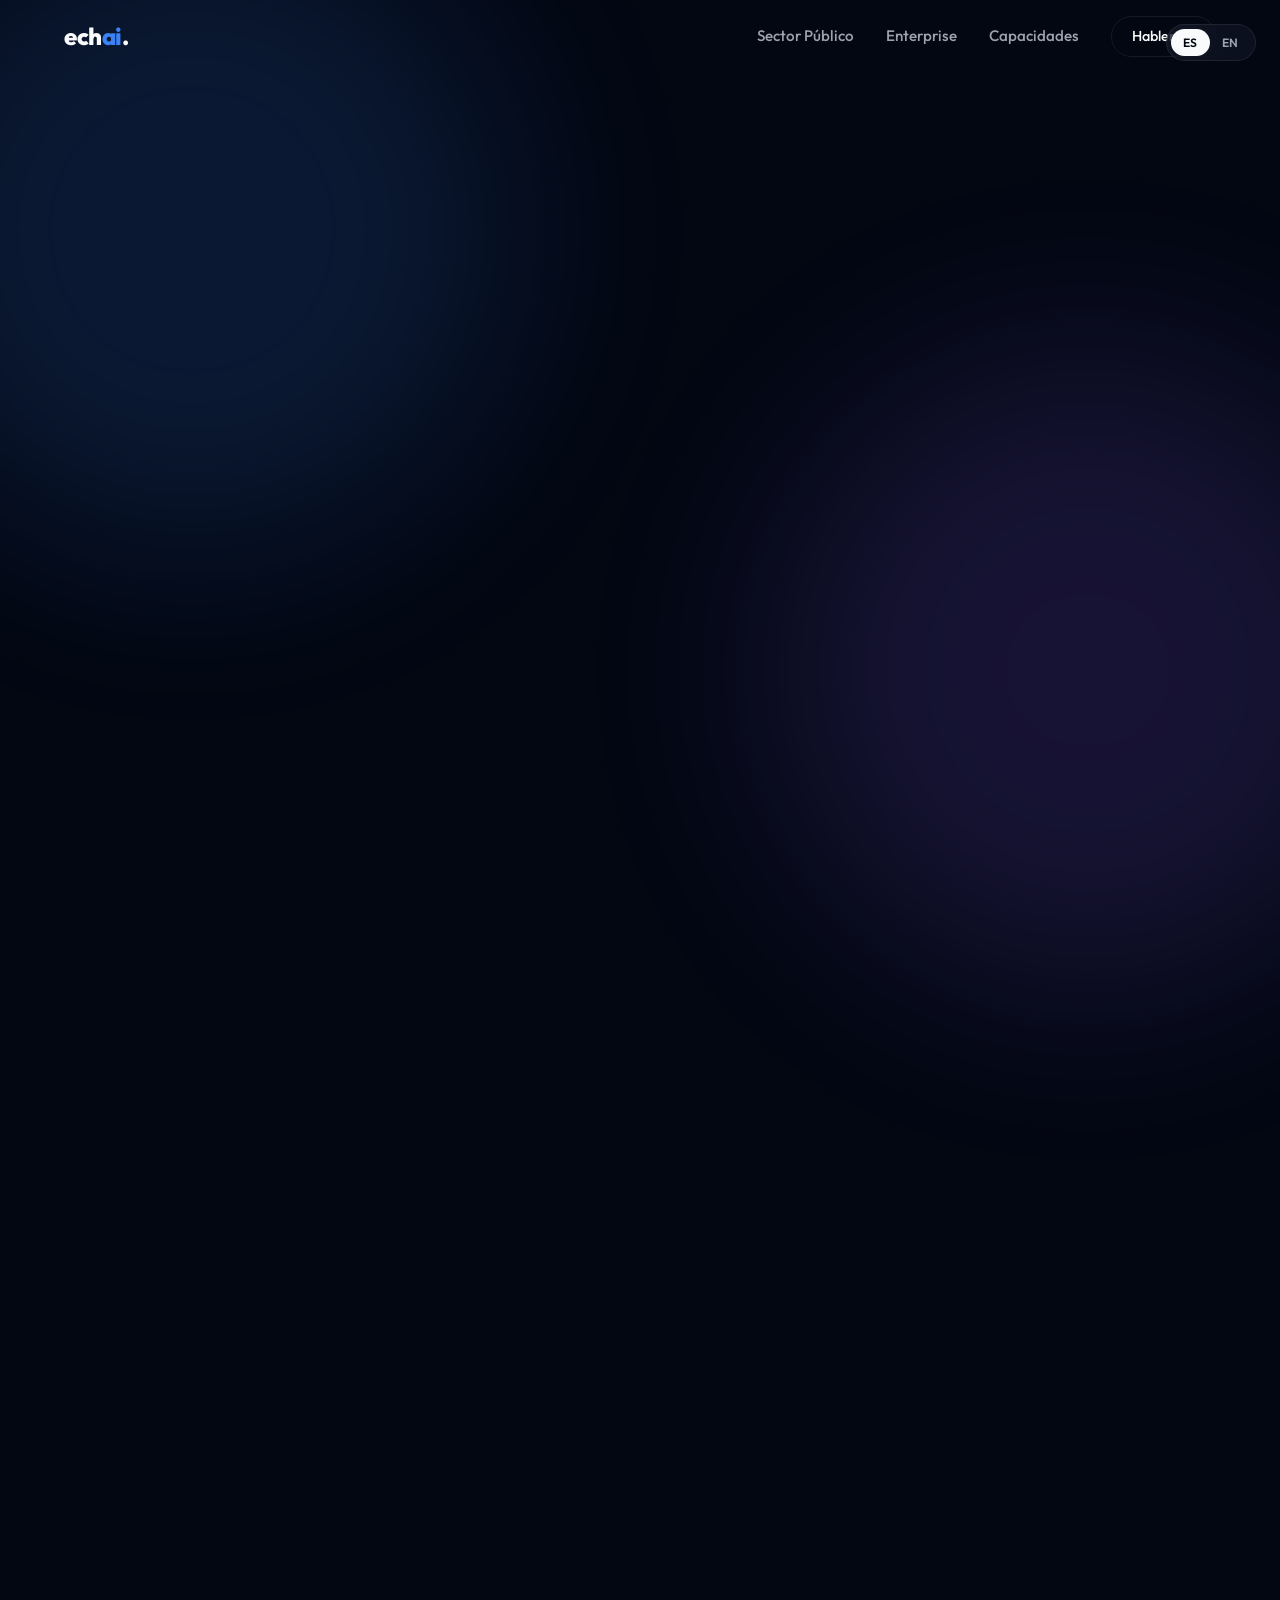
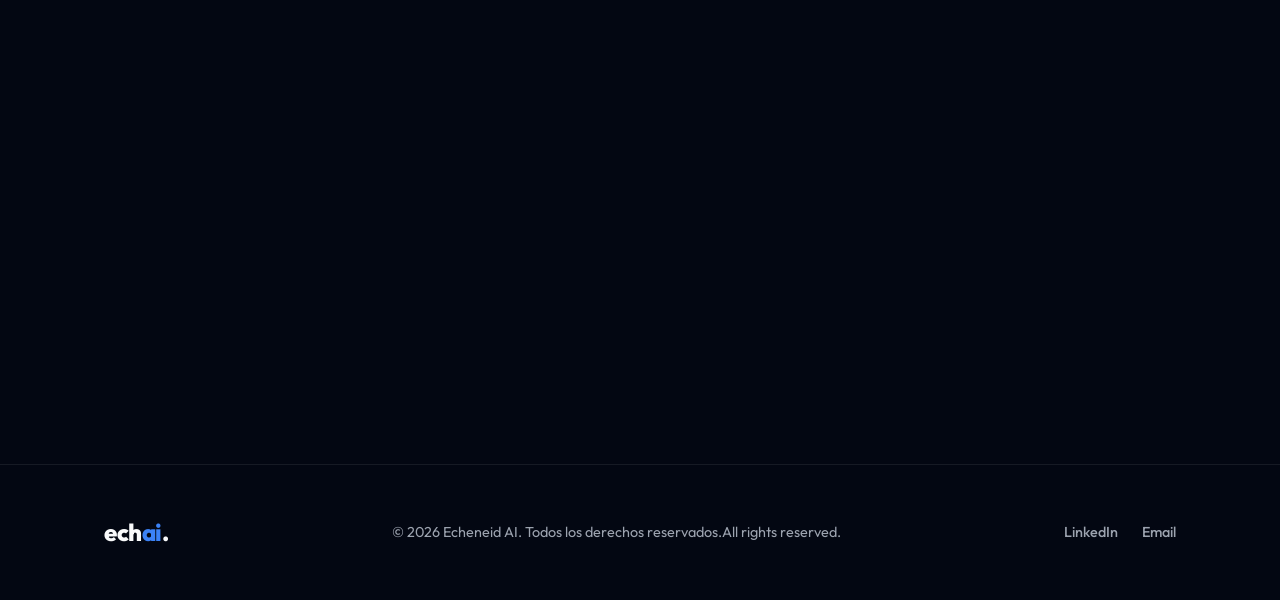
==== servicios.html @ 9e43a8b9 "Add AI services page (servicios.html) with SUGOP case study, enterprise automation, and technical ca" ====
<!DOCTYPE html>
<html lang="es" data-lang="es">

<head>
  <meta charset="UTF-8">
  <meta name="viewport" content="width=device-width, initial-scale=1.0">
  <title>Servicios IA — Echeneid AI | Automatización & Agentes Inteligentes</title>
  <meta name="description"
    content="Servicios de Inteligencia Artificial en Argentina. Agentes autónomos, automatización de procesos, integración con sistemas gubernamentales y soluciones enterprise.">

  <link rel="preconnect" href="https://fonts.googleapis.com">
  <link rel="preconnect" href="https://fonts.gstatic.com" crossorigin>
  <link href="https://fonts.googleapis.com/css2?family=Outfit:wght@300;400;500;600;700;800;900&display=swap"
    rel="stylesheet">

  <link rel="stylesheet" href="style.css">
  <style>
    /* ── Services Page Specific ── */

    .page-hero {
      min-height: 60vh;
      display: flex;
      align-items: center;
      padding-top: 8rem;
    }

    .page-hero h1 {
      font-size: clamp(2rem, 5vw, 4rem);
      font-weight: 800;
      line-height: 1.1;
      letter-spacing: -0.03em;
      margin-bottom: 1.5rem;
    }

    .page-hero .subtitle {
      font-size: clamp(1rem, 2vw, 1.2rem);
      color: var(--text-muted);
      max-width: 700px;
      line-height: 1.7;
    }

    .page-hero .hero-badge {
      margin-bottom: 2rem;
    }

    /* ── Credential Strip ── */
    .credential-strip {
      display: flex;
      flex-wrap: wrap;
      gap: 1rem;
      margin-top: 2.5rem;
    }

    .credential-tag {
      display: inline-flex;
      align-items: center;
      gap: 0.5rem;
      padding: 0.6rem 1.2rem;
      background: var(--surface-1);
      backdrop-filter: blur(12px);
      border: 1px solid var(--border);
      border-radius: 99px;
      font-size: 0.85rem;
      color: var(--text-muted);
      transition: all 0.3s ease;
    }

    .credential-tag:hover {
      border-color: var(--primary);
      color: var(--text);
    }

    .credential-tag .dot {
      width: 8px;
      height: 8px;
      border-radius: 50%;
      background: var(--primary);
    }

    .credential-tag .dot.purple { background: var(--secondary); }
    .credential-tag .dot.cyan { background: var(--tertiary); }

    /* ── Service Detail Cards ── */
    .service-detail {
      display: grid;
      grid-template-columns: 1fr 1fr;
      gap: 3rem;
      align-items: center;
      margin-bottom: 6rem;
    }

    .service-detail.reverse {
      direction: rtl;
    }

    .service-detail.reverse > * {
      direction: ltr;
    }

    .service-detail-content {
      padding: 1rem 0;
    }

    .service-detail-content .service-label {
      display: inline-block;
      font-size: 0.75rem;
      font-weight: 600;
      text-transform: uppercase;
      letter-spacing: 0.1em;
      color: var(--primary);
      margin-bottom: 1rem;
      padding: 0.4rem 1rem;
      background: rgba(59, 130, 246, 0.1);
      border-radius: 99px;
      border: 1px solid rgba(59, 130, 246, 0.2);
    }

    .service-detail-content .service-label.purple {
      color: var(--secondary);
      background: rgba(139, 92, 246, 0.1);
      border-color: rgba(139, 92, 246, 0.2);
    }

    .service-detail-content .service-label.cyan {
      color: var(--tertiary);
      background: rgba(6, 182, 212, 0.1);
      border-color: rgba(6, 182, 212, 0.2);
    }

    .service-detail-content h3 {
      font-size: clamp(1.5rem, 3vw, 2.2rem);
      font-weight: 700;
      line-height: 1.2;
      margin-bottom: 1rem;
      letter-spacing: -0.02em;
    }

    .service-detail-content p {
      color: var(--text-muted);
      line-height: 1.8;
      margin-bottom: 1.5rem;
    }

    .service-detail-visual {
      position: relative;
    }

    .service-detail-visual .glass-card {
      padding: 2rem;
      min-height: 320px;
      display: flex;
      flex-direction: column;
      justify-content: center;
    }

    /* ── Feature List (inside detail cards) ── */
    .feature-list {
      list-style: none;
      padding: 0;
      margin: 0;
      display: flex;
      flex-direction: column;
      gap: 0.8rem;
    }

    .feature-list li {
      display: flex;
      align-items: flex-start;
      gap: 0.75rem;
      color: var(--text-muted);
      font-size: 0.95rem;
      line-height: 1.6;
    }

    .feature-list li .check {
      flex-shrink: 0;
      width: 20px;
      height: 20px;
      margin-top: 2px;
      border-radius: 50%;
      background: rgba(59, 130, 246, 0.15);
      display: flex;
      align-items: center;
      justify-content: center;
    }

    .feature-list li .check svg {
      width: 12px;
      height: 12px;
      stroke: var(--primary);
    }

    .feature-list li .check.purple { background: rgba(139, 92, 246, 0.15); }
    .feature-list li .check.purple svg { stroke: var(--secondary); }
    .feature-list li .check.cyan { background: rgba(6, 182, 212, 0.15); }
    .feature-list li .check.cyan svg { stroke: var(--tertiary); }

    /* ── Code Window (visual element) ── */
    .code-window {
      background: rgba(0, 0, 0, 0.4);
      border: 1px solid var(--border);
      border-radius: var(--radius-md);
      overflow: hidden;
    }

    .code-window-bar {
      display: flex;
      align-items: center;
      gap: 0.5rem;
      padding: 0.75rem 1rem;
      background: rgba(255, 255, 255, 0.03);
      border-bottom: 1px solid var(--border);
    }

    .code-window-bar span {
      width: 10px;
      height: 10px;
      border-radius: 50%;
    }

    .code-window-bar span:nth-child(1) { background: #ff5f57; }
    .code-window-bar span:nth-child(2) { background: #febc2e; }
    .code-window-bar span:nth-child(3) { background: #28c840; }

    .code-window-bar .title {
      width: auto;
      height: auto;
      font-size: 0.75rem;
      color: var(--text-muted);
      margin-left: 0.5rem;
      background: none;
      border-radius: 0;
    }

    .code-window pre {
      margin: 0;
      padding: 1.25rem;
      font-family: 'Courier New', monospace;
      font-size: 0.8rem;
      line-height: 1.7;
      color: #a5b4fc;
      overflow-x: auto;
    }

    .code-window pre .comment { color: #6b7280; }
    .code-window pre .keyword { color: #c084fc; }
    .code-window pre .string { color: #34d399; }
    .code-window pre .func { color: #60a5fa; }
    .code-window pre .op { color: #fbbf24; }

    /* ── Capabilities Grid ── */
    .capabilities-grid {
      display: grid;
      grid-template-columns: repeat(3, 1fr);
      gap: 1.5rem;
      margin-top: 3rem;
    }

    .capability-card {
      padding: 2rem;
      text-align: center;
    }

    .capability-card .cap-icon {
      width: 56px;
      height: 56px;
      margin: 0 auto 1.25rem;
      border-radius: 16px;
      background: rgba(59, 130, 246, 0.1);
      border: 1px solid rgba(59, 130, 246, 0.15);
      display: flex;
      align-items: center;
      justify-content: center;
    }

    .capability-card .cap-icon svg {
      width: 24px;
      height: 24px;
      stroke: var(--primary);
    }

    .capability-card .cap-icon.purple {
      background: rgba(139, 92, 246, 0.1);
      border-color: rgba(139, 92, 246, 0.15);
    }

    .capability-card .cap-icon.purple svg { stroke: var(--secondary); }

    .capability-card .cap-icon.cyan {
      background: rgba(6, 182, 212, 0.1);
      border-color: rgba(6, 182, 212, 0.15);
    }

    .capability-card .cap-icon.cyan svg { stroke: var(--tertiary); }

    .capability-card h4 {
      font-size: 1.1rem;
      font-weight: 600;
      margin-bottom: 0.5rem;
    }

    .capability-card p {
      font-size: 0.9rem;
      color: var(--text-muted);
      line-height: 1.6;
    }

    /* ── Case Study Banner ── */
    .case-banner {
      position: relative;
      padding: 3rem;
      border-radius: var(--radius-lg);
      overflow: hidden;
      margin-bottom: 2rem;
    }

    .case-banner::before {
      content: '';
      position: absolute;
      inset: 0;
      background: linear-gradient(135deg, rgba(59, 130, 246, 0.12), rgba(139, 92, 246, 0.08), rgba(6, 182, 212, 0.06));
      z-index: 0;
    }

    .case-banner > * { position: relative; z-index: 1; }

    .case-banner .case-label {
      display: inline-flex;
      align-items: center;
      gap: 0.5rem;
      font-size: 0.75rem;
      font-weight: 600;
      text-transform: uppercase;
      letter-spacing: 0.08em;
      color: var(--tertiary);
      margin-bottom: 1rem;
    }

    .case-banner h3 {
      font-size: clamp(1.3rem, 2.5vw, 1.8rem);
      font-weight: 700;
      margin-bottom: 1rem;
    }

    .case-banner p {
      color: var(--text-muted);
      line-height: 1.8;
      max-width: 800px;
    }

    .case-stats {
      display: flex;
      gap: 3rem;
      margin-top: 2rem;
      flex-wrap: wrap;
    }

    .case-stat .stat-value {
      font-size: 2rem;
      font-weight: 800;
      display: block;
      margin-bottom: 0.25rem;
    }

    .case-stat .stat-label {
      font-size: 0.8rem;
      color: var(--text-muted);
      text-transform: uppercase;
      letter-spacing: 0.05em;
    }

    /* ── Responsive ── */
    @media (max-width: 992px) {
      .service-detail {
        grid-template-columns: 1fr;
        gap: 2rem;
      }
      .service-detail.reverse {
        direction: ltr;
      }
      .capabilities-grid {
        grid-template-columns: repeat(2, 1fr);
      }
    }

    @media (max-width: 600px) {
      .capabilities-grid {
        grid-template-columns: 1fr;
      }
      .case-stats {
        gap: 1.5rem;
      }
      .credential-strip {
        gap: 0.5rem;
      }
      .credential-tag {
        font-size: 0.75rem;
        padding: 0.4rem 0.8rem;
      }
    }
  </style>
</head>

<body>

  <!-- Background -->
  <div class="glow-blob glow-1"></div>
  <div class="glow-blob glow-2"></div>
  <canvas id="bg-canvas"></canvas>

  <!-- Language Toggle -->
  <div class="lang-bar glassmorphism">
    <button class="lang-btn active" onclick="setLang('es')">ES</button>
    <button class="lang-btn" onclick="setLang('en')">EN</button>
  </div>

  <!-- Navigation -->
  <nav class="glass-nav">
    <a href="index.html" class="logo">ech<span>ai</span>.</a>
    <div class="nav-links">
      <a href="#gobierno"><span class="es">Sector P&uacute;blico</span><span class="en">Public Sector</span></a>
      <a href="#enterprise"><span class="es">Enterprise</span><span class="en">Enterprise</span></a>
      <a href="#capacidades"><span class="es">Capacidades</span><span class="en">Capabilities</span></a>
      <a href="#contact" class="btn-outline"><span class="es">Hablemos</span><span class="en">Let's Talk</span></a>
    </div>
  </nav>

  <main>
    <!-- ═══════════ PAGE HERO ═══════════ -->
    <section class="page-hero" id="top">
      <div class="container hero-content">
        <div class="hero-badge reveal" data-delay="100">
          <span class="indicator"></span>
          <span class="es">Argentina &middot; Sector P&uacute;blico &middot; Enterprise</span>
          <span class="en">Argentina &middot; Public Sector &middot; Enterprise</span>
        </div>
        <h1 class="reveal" data-delay="200">
          <span class="es">Servicios de <span class="text-gradient">Inteligencia Artificial</span> en Argentina</span>
          <span class="en"><span class="text-gradient">Artificial Intelligence</span> Services in Argentina</span>
        </h1>
        <p class="subtitle reveal" data-delay="300">
          <span class="es">Dise&ntilde;o, construyo y opero soluciones de IA para organismos p&uacute;blicos y empresas privadas. Desde agentes conversacionales que consultan bases de datos del Estado hasta infraestructuras de automatizaci&oacute;n 24/7 desplegadas en servidores propios.</span>
          <span class="en">I design, build, and operate AI solutions for public agencies and private enterprises. From conversational agents querying government databases to 24/7 automation infrastructure deployed on self-hosted servers.</span>
        </p>

        <div class="credential-strip reveal" data-delay="400">
          <div class="credential-tag"><span class="dot"></span>
            <span class="es">Experiencia en Estado Nacional</span>
            <span class="en">National Government Experience</span>
          </div>
          <div class="credential-tag"><span class="dot purple"></span>
            <span class="es">Infraestructura Self-Hosted</span>
            <span class="en">Self-Hosted Infrastructure</span>
          </div>
          <div class="credential-tag"><span class="dot cyan"></span>
            <span class="es">Modelos Claude &amp; GPT</span>
            <span class="en">Claude &amp; GPT Models</span>
          </div>
        </div>
      </div>
    </section>

    <!-- ═══════════ SECTOR PÚBLICO — SUGOP ═══════════ -->
    <section class="section-padding" id="gobierno">
      <div class="container">
        <div class="section-header reveal">
          <div class="section-label">
            <span class="es">Sector P&uacute;blico</span><span class="en">Public Sector</span>
          </div>
          <h2>
            <span class="es">IA aplicada a la Gesti&oacute;n P&uacute;blica</span>
            <span class="en">AI Applied to Public Administration</span>
          </h2>
        </div>

        <!-- Case Study: SUGOP -->
        <div class="case-banner glass-card reveal" data-delay="100">
          <div class="case-label">
            <svg width="16" height="16" viewBox="0 0 24 24" fill="none" stroke="currentColor" stroke-width="2"><path d="M12 22s8-4 8-10V5l-8-3-8 3v7c0 6 8 10 8 10z"/></svg>
            <span class="es">Caso: Ministerio de Infraestructura</span>
            <span class="en">Case: Ministry of Infrastructure</span>
          </div>
          <h3>
            <span class="es">Agente Inteligente SUGOP &mdash; Sistema &Uacute;nico de Gesti&oacute;n de Obras P&uacute;blicas</span>
            <span class="en">SUGOP Intelligent Agent &mdash; Public Works Management System</span>
          </h3>
          <p>
            <span class="es">Integraci&oacute;n con el sistema SUGOP del Estado Nacional argentino para consultas en lenguaje natural sobre expedientes de obra p&uacute;blica, certificados, redeterminaciones de precios, estados de tr&aacute;mite y asignaciones de &aacute;reas. El agente se autentica v&iacute;a OAuth2 contra el servidor de identidad del ministerio y procesa respuestas estructuradas (tablas, CSV, texto libre) para devolver informaci&oacute;n clara al usuario.</span>
            <span class="en">Integration with Argentina's national SUGOP system for natural language queries on public works records, certificates, price redeterminations, processing status, and area assignments. The agent authenticates via OAuth2 against the ministry's identity server and processes structured responses (tables, CSV, free text) to deliver clear information to the user.</span>
          </p>
          <div class="case-stats">
            <div class="case-stat">
              <span class="stat-value text-gradient">
                <span class="es">Obras P&uacute;blicas</span>
                <span class="en">Public Works</span>
              </span>
              <span class="stat-label">
                <span class="es">Dominio principal</span>
                <span class="en">Primary domain</span>
              </span>
            </div>
            <div class="case-stat">
              <span class="stat-value text-gradient">OAuth2</span>
              <span class="stat-label">
                <span class="es">Autenticaci&oacute;n segura</span>
                <span class="en">Secure authentication</span>
              </span>
            </div>
            <div class="case-stat">
              <span class="stat-value text-gradient">
                <span class="es">Lenguaje Natural</span>
                <span class="en">Natural Language</span>
              </span>
              <span class="stat-label">
                <span class="es">Interfaz de consulta</span>
                <span class="en">Query interface</span>
              </span>
            </div>
          </div>
        </div>

        <!-- Detail: Government AI -->
        <div class="service-detail reveal" data-delay="200">
          <div class="service-detail-content">
            <div class="service-label">
              <span class="es">Agentes para el Estado</span>
              <span class="en">Government Agents</span>
            </div>
            <h3>
              <span class="es">Consultas inteligentes sobre sistemas p&uacute;blicos</span>
              <span class="en">Intelligent queries on public systems</span>
            </h3>
            <p>
              <span class="es">Construyo agentes que se integran con las APIs de los sistemas de gesti&oacute;n del Estado (GDE, SUGOP, TAD) para que funcionarios y ciudadanos puedan hacer consultas complejas en espa&ntilde;ol sin conocer la estructura de la base de datos.</span>
              <span class="en">I build agents that integrate with government management system APIs (GDE, SUGOP, TAD) so officials and citizens can make complex queries in Spanish without knowing the database structure.</span>
            </p>
            <ul class="feature-list">
              <li>
                <span class="check"><svg viewBox="0 0 24 24" fill="none" stroke="currentColor" stroke-width="3"><polyline points="20 6 9 17 4 12"/></svg></span>
                <span>
                  <span class="es">B&uacute;squeda de expedientes GDE por estado, &aacute;rea, obra o empresa</span>
                  <span class="en">GDE record search by status, area, project, or company</span>
                </span>
              </li>
              <li>
                <span class="check"><svg viewBox="0 0 24 24" fill="none" stroke="currentColor" stroke-width="3"><polyline points="20 6 9 17 4 12"/></svg></span>
                <span>
                  <span class="es">Trazabilidad de tr&aacute;mites: certificados de obra, anticipos financieros, planes de obra</span>
                  <span class="en">Process traceability: work certificates, financial advances, project plans</span>
                </span>
              </li>
              <li>
                <span class="check"><svg viewBox="0 0 24 24" fill="none" stroke="currentColor" stroke-width="3"><polyline points="20 6 9 17 4 12"/></svg></span>
                <span>
                  <span class="es">Reportes autom&aacute;ticos en PDF y CSV listos para auditor&iacute;a</span>
                  <span class="en">Automated PDF and CSV reports ready for audit</span>
                </span>
              </li>
              <li>
                <span class="check"><svg viewBox="0 0 24 24" fill="none" stroke="currentColor" stroke-width="3"><polyline points="20 6 9 17 4 12"/></svg></span>
                <span>
                  <span class="es">Conversaciones multi-turno con memoria de contexto por sesi&oacute;n</span>
                  <span class="en">Multi-turn conversations with per-session context memory</span>
                </span>
              </li>
            </ul>
          </div>
          <div class="service-detail-visual">
            <div class="code-window">
              <div class="code-window-bar">
                <span></span><span></span><span></span>
                <span class="title">sugop-agent.py</span>
              </div>
              <pre><span class="comment"># Consulta en lenguaje natural al SUGOP</span>
<span class="keyword">query</span> <span class="op">=</span> <span class="string">&quot;&iquest;Cu&aacute;l es el estado del expediente
  EX-2025-00142 y qu&eacute; &aacute;rea lo tiene?&quot;</span>

<span class="comment"># OAuth2 → Identity Server del Ministerio</span>
<span class="func">auth</span>(user=<span class="string">&quot;CUIL&quot;</span>, scope=<span class="string">&quot;profile roles&quot;</span>)

<span class="comment"># El agente responde con datos reales</span>
<span class="op">&rarr;</span> Expediente: <span class="string">EX-2025-00142</span>
  Estado: <span class="string">En tr&aacute;mite</span>
  &Aacute;rea actual: <span class="string">DGOP - Mesa de Entradas</span>
  Obra: <span class="string">Ruta Nacional 40, Tramo III</span>
  &Uacute;ltimo movimiento: <span class="string">2025-03-07</span></pre>
            </div>
          </div>
        </div>
      </div>
    </section>

    <!-- ═══════════ SECTOR PRIVADO / ENTERPRISE ═══════════ -->
    <section class="section-padding" id="enterprise">
      <div class="container">
        <div class="section-header reveal">
          <div class="section-label">
            <span class="es">Enterprise</span><span class="en">Enterprise</span>
          </div>
          <h2>
            <span class="es">Automatizaci&oacute;n para Empresas</span>
            <span class="en">Enterprise Automation</span>
          </h2>
        </div>

        <!-- Detail: Conversational Agents -->
        <div class="service-detail reverse reveal" data-delay="100">
          <div class="service-detail-content">
            <div class="service-label purple">
              <span class="es">Agentes Conversacionales</span>
              <span class="en">Conversational Agents</span>
            </div>
            <h3>
              <span class="es">Bots inteligentes en WhatsApp y Telegram</span>
              <span class="en">Intelligent bots on WhatsApp &amp; Telegram</span>
            </h3>
            <p>
              <span class="es">Despliego asistentes de IA conectados a los canales de mensajer&iacute;a que tus clientes ya usan. Integrados con tu CRM, base de datos y workflows internos, operan 24/7 sin intervenci&oacute;n humana.</span>
              <span class="en">I deploy AI assistants connected to the messaging channels your customers already use. Integrated with your CRM, database, and internal workflows, they operate 24/7 without human intervention.</span>
            </p>
            <ul class="feature-list">
              <li>
                <span class="check purple"><svg viewBox="0 0 24 24" fill="none" stroke="currentColor" stroke-width="3"><polyline points="20 6 9 17 4 12"/></svg></span>
                <span>
                  <span class="es">WhatsApp Business v&iacute;a Evolution API (sin dependencia de Meta Cloud)</span>
                  <span class="en">WhatsApp Business via Evolution API (no Meta Cloud dependency)</span>
                </span>
              </li>
              <li>
                <span class="check purple"><svg viewBox="0 0 24 24" fill="none" stroke="currentColor" stroke-width="3"><polyline points="20 6 9 17 4 12"/></svg></span>
                <span>
                  <span class="es">Telegram con bot propio y gateway IA (OpenClaw)</span>
                  <span class="en">Telegram with custom bot and AI gateway (OpenClaw)</span>
                </span>
              </li>
              <li>
                <span class="check purple"><svg viewBox="0 0 24 24" fill="none" stroke="currentColor" stroke-width="3"><polyline points="20 6 9 17 4 12"/></svg></span>
                <span>
                  <span class="es">Modelos Claude Opus 4, Sonnet 4 y GPT-4o seg&uacute;n el caso de uso</span>
                  <span class="en">Claude Opus 4, Sonnet 4, and GPT-4o models per use case</span>
                </span>
              </li>
              <li>
                <span class="check purple"><svg viewBox="0 0 24 24" fill="none" stroke="currentColor" stroke-width="3"><polyline points="20 6 9 17 4 12"/></svg></span>
                <span>
                  <span class="es">Self-hosted: tus datos nunca salen de tu servidor</span>
                  <span class="en">Self-hosted: your data never leaves your server</span>
                </span>
              </li>
            </ul>
          </div>
          <div class="service-detail-visual">
            <div class="glass-card" style="padding: 2rem;">
              <div style="display:flex;flex-direction:column;gap:1rem;">
                <div style="display:flex;align-items:flex-start;gap:0.75rem;">
                  <div style="width:36px;height:36px;border-radius:50%;background:rgba(139,92,246,0.2);display:flex;align-items:center;justify-content:center;flex-shrink:0;">
                    <svg width="18" height="18" viewBox="0 0 24 24" fill="none" stroke="#8b5cf6" stroke-width="2"><path d="M21 15a2 2 0 0 1-2 2H7l-4 4V5a2 2 0 0 1 2-2h14a2 2 0 0 1 2 2v10z"/></svg>
                  </div>
                  <div style="background:rgba(139,92,246,0.08);border:1px solid rgba(139,92,246,0.15);border-radius:12px 12px 12px 2px;padding:0.8rem 1rem;font-size:0.85rem;color:var(--text-muted);line-height:1.5;">
                    <span class="es">&iquest;Cu&aacute;l es el estado de mi pedido #4521?</span>
                    <span class="en">What's the status of my order #4521?</span>
                  </div>
                </div>
                <div style="display:flex;align-items:flex-start;gap:0.75rem;align-self:flex-end;flex-direction:row-reverse;">
                  <div style="width:36px;height:36px;border-radius:50%;background:rgba(59,130,246,0.2);display:flex;align-items:center;justify-content:center;flex-shrink:0;">
                    <svg width="18" height="18" viewBox="0 0 24 24" fill="none" stroke="#3b82f6" stroke-width="2"><circle cx="12" cy="12" r="3"/><path d="M12 2a2 2 0 0 1 2 2c0 1.1-.9 2-2 2s-2-.9-2-2 .9-2 2-2z"/></svg>
                  </div>
                  <div style="background:rgba(59,130,246,0.08);border:1px solid rgba(59,130,246,0.15);border-radius:12px 12px 2px 12px;padding:0.8rem 1rem;font-size:0.85rem;color:var(--text-muted);line-height:1.5;">
                    <span class="es">Tu pedido #4521 est&aacute; en camino. Sali&oacute; del dep&oacute;sito hoy a las 14:30. Estimado de entrega: ma&ntilde;ana antes de las 18hs. &iquest;Necesit&aacute;s algo m&aacute;s?</span>
                    <span class="en">Your order #4521 is on its way. It left the warehouse today at 2:30 PM. Estimated delivery: tomorrow before 6 PM. Need anything else?</span>
                  </div>
                </div>
                <div style="display:flex;align-items:flex-start;gap:0.75rem;">
                  <div style="width:36px;height:36px;border-radius:50%;background:rgba(139,92,246,0.2);display:flex;align-items:center;justify-content:center;flex-shrink:0;">
                    <svg width="18" height="18" viewBox="0 0 24 24" fill="none" stroke="#8b5cf6" stroke-width="2"><path d="M21 15a2 2 0 0 1-2 2H7l-4 4V5a2 2 0 0 1 2-2h14a2 2 0 0 1 2 2v10z"/></svg>
                  </div>
                  <div style="background:rgba(139,92,246,0.08);border:1px solid rgba(139,92,246,0.15);border-radius:12px 12px 12px 2px;padding:0.8rem 1rem;font-size:0.85rem;color:var(--text-muted);line-height:1.5;">
                    <span class="es">Perfecto, gracias!</span>
                    <span class="en">Perfect, thanks!</span>
                  </div>
                </div>
              </div>
            </div>
          </div>
        </div>

        <!-- Detail: Workflow Automation -->
        <div class="service-detail reveal" data-delay="200">
          <div class="service-detail-content">
            <div class="service-label cyan">
              <span class="es">Automatizaci&oacute;n de Procesos</span>
              <span class="en">Process Automation</span>
            </div>
            <h3>
              <span class="es">Flujos inteligentes con n8n y Docker</span>
              <span class="en">Intelligent workflows with n8n &amp; Docker</span>
            </h3>
            <p>
              <span class="es">Orquesto procesos de negocio complejos usando n8n como motor de automatizaci&oacute;n, desplegado en infraestructura propia con Docker. Sin l&iacute;mites de ejecuci&oacute;n, sin costos por workflow, sin vendor lock-in.</span>
              <span class="en">I orchestrate complex business processes using n8n as the automation engine, deployed on self-hosted infrastructure with Docker. No execution limits, no per-workflow costs, no vendor lock-in.</span>
            </p>
            <ul class="feature-list">
              <li>
                <span class="check cyan"><svg viewBox="0 0 24 24" fill="none" stroke="currentColor" stroke-width="3"><polyline points="20 6 9 17 4 12"/></svg></span>
                <span>
                  <span class="es">Integraci&oacute;n con APIs REST, webhooks, bases de datos y servicios cloud</span>
                  <span class="en">Integration with REST APIs, webhooks, databases, and cloud services</span>
                </span>
              </li>
              <li>
                <span class="check cyan"><svg viewBox="0 0 24 24" fill="none" stroke="currentColor" stroke-width="3"><polyline points="20 6 9 17 4 12"/></svg></span>
                <span>
                  <span class="es">Flujos con l&oacute;gica condicional, reintentos y manejo de errores</span>
                  <span class="en">Workflows with conditional logic, retries, and error handling</span>
                </span>
              </li>
              <li>
                <span class="check cyan"><svg viewBox="0 0 24 24" fill="none" stroke="currentColor" stroke-width="3"><polyline points="20 6 9 17 4 12"/></svg></span>
                <span>
                  <span class="es">Deploy autom&aacute;tico v&iacute;a GitHub Actions (CI/CD completo)</span>
                  <span class="en">Automated deploy via GitHub Actions (full CI/CD)</span>
                </span>
              </li>
              <li>
                <span class="check cyan"><svg viewBox="0 0 24 24" fill="none" stroke="currentColor" stroke-width="3"><polyline points="20 6 9 17 4 12"/></svg></span>
                <span>
                  <span class="es">Monitoreo y mantenimiento automatizado con reportes diarios</span>
                  <span class="en">Automated monitoring and maintenance with daily reports</span>
                </span>
              </li>
            </ul>
          </div>
          <div class="service-detail-visual">
            <div class="code-window">
              <div class="code-window-bar">
                <span></span><span></span><span></span>
                <span class="title">docker-stack.yml</span>
              </div>
              <pre><span class="comment"># Stack productivo real — tu servidor</span>
<span class="keyword">services</span>:
  <span class="func">n8n</span>:
    image: <span class="string">n8nio/n8n:latest</span>
    deploy:
      replicas: <span class="op">1</span>
      restart_policy: always

  <span class="func">evolution-api</span>:
    image: <span class="string">evoapicloud/evolution-api</span>
    <span class="comment"># WhatsApp sin Meta Cloud API</span>

  <span class="func">ai-gateway</span>:
    image: <span class="string">openclaw:latest</span>
    <span class="comment"># Telegram bot + Claude API</span>

  <span class="func">traefik</span>:
    image: <span class="string">traefik:3.x</span>
    <span class="comment"># SSL autom&aacute;tico + routing</span></pre>
            </div>
          </div>
        </div>
      </div>
    </section>

    <!-- ═══════════ CAPACIDADES TÉCNICAS ═══════════ -->
    <section class="section-padding" id="capacidades">
      <div class="container">
        <div class="section-header reveal">
          <div class="section-label">
            <span class="es">Know-How</span><span class="en">Know-How</span>
          </div>
          <h2>
            <span class="es">Capacidades T&eacute;cnicas Demostradas</span>
            <span class="en">Proven Technical Capabilities</span>
          </h2>
        </div>

        <div class="capabilities-grid">
          <!-- Cap 1 -->
          <div class="capability-card glass-card reveal" data-delay="0">
            <div class="cap-icon">
              <svg viewBox="0 0 24 24" fill="none" stroke="currentColor" stroke-width="2"><path d="M12 2a2 2 0 0 1 2 2c0 1.1-.9 2-2 2s-2-.9-2-2 .9-2 2-2zm0 4c2.8 0 5 2.2 5 5v5c0 2.8-2.2 5-5 5s-5-2.2-5-5v-5c0-2.8 2.2-5 5-5z"/></svg>
            </div>
            <h4><span class="es">Agentes LLM</span><span class="en">LLM Agents</span></h4>
            <p><span class="es">Claude Opus/Sonnet, GPT-4o, modelos locales. Prompt engineering avanzado, tool use, RAG.</span><span class="en">Claude Opus/Sonnet, GPT-4o, local models. Advanced prompt engineering, tool use, RAG.</span></p>
          </div>
          <!-- Cap 2 -->
          <div class="capability-card glass-card reveal" data-delay="100">
            <div class="cap-icon purple">
              <svg viewBox="0 0 24 24" fill="none" stroke="currentColor" stroke-width="2"><rect x="2" y="2" width="20" height="8" rx="2"/><rect x="2" y="14" width="20" height="8" rx="2"/><circle cx="6" cy="6" r="1"/><circle cx="6" cy="18" r="1"/></svg>
            </div>
            <h4><span class="es">Infraestructura Docker</span><span class="en">Docker Infrastructure</span></h4>
            <p><span class="es">Docker Swarm, Compose, Traefik, Nginx. Deploys zero-downtime, SSL autom&aacute;tico, bind mounts.</span><span class="en">Docker Swarm, Compose, Traefik, Nginx. Zero-downtime deploys, auto SSL, bind mounts.</span></p>
          </div>
          <!-- Cap 3 -->
          <div class="capability-card glass-card reveal" data-delay="200">
            <div class="cap-icon cyan">
              <svg viewBox="0 0 24 24" fill="none" stroke="currentColor" stroke-width="2"><path d="M13 2L3 14h9l-1 8 10-12h-9l1-8z"/></svg>
            </div>
            <h4><span class="es">Automatizaci&oacute;n n8n</span><span class="en">n8n Automation</span></h4>
            <p><span class="es">Flujos complejos con webhooks, l&oacute;gica condicional, integraciones con CRMs y bases de datos.</span><span class="en">Complex workflows with webhooks, conditional logic, CRM and database integrations.</span></p>
          </div>
          <!-- Cap 4 -->
          <div class="capability-card glass-card reveal" data-delay="300">
            <div class="cap-icon">
              <svg viewBox="0 0 24 24" fill="none" stroke="currentColor" stroke-width="2"><path d="M21 15a2 2 0 0 1-2 2H7l-4 4V5a2 2 0 0 1 2-2h14a2 2 0 0 1 2 2v10z"/></svg>
            </div>
            <h4><span class="es">Bots Multicanal</span><span class="en">Multi-Channel Bots</span></h4>
            <p><span class="es">WhatsApp (Evolution API), Telegram (OpenClaw), web chat. Sin depender de APIs cloud de terceros.</span><span class="en">WhatsApp (Evolution API), Telegram (OpenClaw), web chat. No third-party cloud API dependency.</span></p>
          </div>
          <!-- Cap 5 -->
          <div class="capability-card glass-card reveal" data-delay="400">
            <div class="cap-icon purple">
              <svg viewBox="0 0 24 24" fill="none" stroke="currentColor" stroke-width="2"><path d="M12 22s8-4 8-10V5l-8-3-8 3v7c0 6 8 10 8 10z"/></svg>
            </div>
            <h4><span class="es">APIs Gubernamentales</span><span class="en">Government APIs</span></h4>
            <p><span class="es">Integraci&oacute;n con SUGOP, GDE, OpenIddict. OAuth2, CUIL auth, manejo de entornos UAT/PROD.</span><span class="en">Integration with SUGOP, GDE, OpenIddict. OAuth2, CUIL auth, UAT/PROD environment handling.</span></p>
          </div>
          <!-- Cap 6 -->
          <div class="capability-card glass-card reveal" data-delay="500">
            <div class="cap-icon cyan">
              <svg viewBox="0 0 24 24" fill="none" stroke="currentColor" stroke-width="2"><polyline points="16 18 22 12 16 6"/><polyline points="8 6 2 12 8 18"/></svg>
            </div>
            <h4><span class="es">CI/CD &amp; DevOps</span><span class="en">CI/CD &amp; DevOps</span></h4>
            <p><span class="es">GitHub Actions, deploy autom&aacute;tico v&iacute;a SSH, monitoreo con reportes HTML diarios, fail2ban.</span><span class="en">GitHub Actions, automated SSH deploy, monitoring with daily HTML reports, fail2ban.</span></p>
          </div>
        </div>
      </div>
    </section>

    <!-- ═══════════ CTA ═══════════ -->
    <section class="cta section-padding" id="contact">
      <div class="container">
        <div class="cta-box glass-card reveal">
          <h2>
            <span class="es">&iquest;Necesit&aacute;s IA para tu organizaci&oacute;n?</span>
            <span class="en">Need AI for your organization?</span>
          </h2>
          <p>
            <span class="es">Ya sea sector p&uacute;blico o privado, cada soluci&oacute;n se dise&ntilde;a a medida. Agend&aacute; una llamada t&eacute;cnica para evaluar tu caso.</span>
            <span class="en">Whether public or private sector, every solution is custom-designed. Book a technical call to evaluate your case.</span>
          </p>
          <a href="mailto:wenceslao.maislin@gmail.com" class="btn-primary" style="margin-top: 2rem;">
            <span class="es">Iniciar Conversaci&oacute;n &RightArrow;</span>
            <span class="en">Start Conversation &RightArrow;</span>
          </a>
        </div>
      </div>
    </section>

  </main>

  <footer class="footer">
    <div class="container">
      <div class="footer-content">
        <a href="index.html" class="logo">ech<span>ai</span>.</a>
        <p class="copyright">&copy; 2026 Echeneid AI. <span class="es">Todos los derechos reservados.</span><span class="en">All rights reserved.</span></p>
        <div class="social-links">
          <a href="https://linkedin.com/in/wenceslao-maislin-96673314/" target="_blank" rel="noopener">LinkedIn</a>
          <a href="mailto:wenceslao.maislin@gmail.com">Email</a>
        </div>
      </div>
    </div>
  </footer>

  <script src="main.js"></script>
</body>

</html>
---- style.css ----
/* ==========================================================================
   Base & Root Variables
   ========================================================================== */
:root {
  /* Colors */
  --bg: #030712; /* Very dark slate, almost black */
  --surface-1: rgba(17, 24, 39, 0.6);
  --surface-2: rgba(31, 41, 55, 0.4);
  --border: rgba(255, 255, 255, 0.08);
  --border-hover: rgba(59, 130, 246, 0.4);
  
  --primary: #3b82f6; /* Blue */
  --secondary: #8b5cf6; /* Purple */
  --tertiary: #06b6d4; /* Cyan */
  
  --text-main: #f9fafb;
  --text-muted: #9ca3af;
  
  /* Typography */
  --font-sans: 'Outfit', system-ui, -apple-system, sans-serif;
  
  /* Layout & Spacing */
  --radius-sm: 8px;
  --radius-md: 16px;
  --radius-lg: 24px;
  --radius-xl: 32px;
  
  /* Animations */
  --transition: all 0.4s cubic-bezier(0.16, 1, 0.3, 1);
}

* {
  box-sizing: border-box;
  margin: 0;
  padding: 0;
}

html {
  scroll-behavior: smooth;
  scroll-padding-top: 80px;
}

body {
  font-family: var(--font-sans);
  background-color: var(--bg);
  color: var(--text-main);
  line-height: 1.6;
  overflow-x: hidden;
  -webkit-font-smoothing: antialiased;
}

ul { list-style: none; }
a { text-decoration: none; color: inherit; }

/* ==========================================================================
   Typography & Utilities
   ========================================================================== */
.container {
  max-width: 1200px;
  margin: 0 auto;
  padding: 0 5%;
}

.section-padding {
  padding: 8rem 0;
}

.text-gradient {
  background: linear-gradient(135deg, var(--primary), var(--secondary), var(--tertiary));
  -webkit-background-clip: text;
  -webkit-text-fill-color: transparent;
  background-clip: text;
  display: inline-block;
  padding-bottom: 0.1em;
}

/* Language Toggle Logic */
.es, .en { display: none; }
[data-lang="es"] .es { display: inline-block; }
[data-lang="en"] .en { display: inline-block; }
p .es, p .en, h1 .es, h1 .en, h2 .es, h2 .en, h3 .es, h3 .en { display: inline; }

/* ==========================================================================
   Backgrounds & Effects
   ========================================================================== */
#bg-canvas {
  position: fixed;
  inset: 0;
  z-index: -1;
  pointer-events: none;
  opacity: 0.4;
}

.glow-blob {
  position: fixed;
  width: 50vw;
  height: 50vw;
  border-radius: 50%;
  filter: blur(100px);
  z-index: -2;
  opacity: 0.15;
  pointer-events: none;
  animation: float 20s infinite ease-in-out alternate;
}

.glow-1 {
  top: -10%;
  left: -10%;
  background: var(--primary);
}

.glow-2 {
  bottom: -10%;
  right: -10%;
  background: var(--secondary);
  animation-delay: -10s;
}

@keyframes float {
  0% { transform: translate(0, 0) scale(1); }
  50% { transform: translate(5%, 5%) scale(1.1); }
  100% { transform: translate(-5%, 10%) scale(0.9); }
}

.glassmorphism {
  background: var(--surface-1);
  backdrop-filter: blur(16px);
  -webkit-backdrop-filter: blur(16px);
  border: 1px solid var(--border);
}

.glass-card {
  background: linear-gradient(180deg, var(--surface-1) 0%, var(--surface-2) 100%);
  backdrop-filter: blur(12px);
  border: 1px solid var(--border);
  border-radius: var(--radius-lg);
  transition: var(--transition);
}

.glass-card:hover {
  border-color: var(--border-hover);
  transform: translateY(-4px);
  box-shadow: 0 20px 40px rgba(0,0,0,0.3), inset 0 1px 0 rgba(255,255,255,0.1);
}

/* ==========================================================================
   Components
   ========================================================================== */
/* Buttons */
.btn-primary {
  display: inline-flex;
  align-items: center;
  justify-content: center;
  padding: 1rem 2rem;
  font-weight: 600;
  color: white;
  background: linear-gradient(135deg, var(--primary), var(--secondary));
  border-radius: 99px;
  position: relative;
  overflow: hidden;
  transition: var(--transition);
  box-shadow: 0 0 20px rgba(59, 130, 246, 0.3);
}

.btn-primary::before {
  content: '';
  position: absolute;
  top: 0; left: -100%; width: 100%; height: 100%;
  background: linear-gradient(90deg, transparent, rgba(255,255,255,0.2), transparent);
  transition: left 0.5s ease;
}

.btn-primary:hover {
  transform: translateY(-2px) scale(1.02);
  box-shadow: 0 10px 30px rgba(59, 130, 246, 0.5);
}

.btn-primary:hover::before { left: 100%; }

.btn-outline {
  display: inline-flex;
  padding: 0.5rem 1.25rem;
  font-weight: 500;
  font-size: 0.9rem;
  border: 1px solid var(--border);
  border-radius: 99px;
  transition: var(--transition);
}

.btn-outline:hover {
  background: rgba(255,255,255,0.05);
  border-color: var(--text-main);
}

/* Language Bar */
.lang-bar {
  position: fixed;
  top: 1.5rem;
  right: 1.5rem;
  z-index: 100;
  display: flex;
  padding: 4px;
  border-radius: 99px;
}

.lang-btn {
  background: transparent;
  border: none;
  color: var(--text-muted);
  font-family: inherit;
  font-weight: 600;
  font-size: 0.75rem;
  letter-spacing: 0.05em;
  padding: 6px 12px;
  border-radius: 99px;
  cursor: pointer;
  transition: var(--transition);
}

.lang-btn.active {
  background: var(--text-main);
  color: var(--bg);
}

/* Nav */
.glass-nav {
  position: fixed;
  top: 0; left: 0; right: 0;
  padding: 1rem 5%;
  display: flex;
  justify-content: space-between;
  align-items: center;
  z-index: 90;
  background: transparent;
  transition: var(--transition);
}

.glass-nav.scrolled {
  background: rgba(3, 7, 18, 0.8);
  backdrop-filter: blur(20px);
  border-bottom: 1px solid var(--border);
  padding: 1rem 5%;
}

.logo {
  font-size: 1.5rem;
  font-weight: 800;
  letter-spacing: -0.02em;
}

.logo span { color: var(--primary); }

.nav-links {
  display: flex;
  align-items: center;
  gap: 2rem;
}

.nav-links a:not(.btn-outline) {
  font-size: 0.95rem;
  font-weight: 500;
  color: var(--text-muted);
  transition: var(--transition);
}

.nav-links a:not(.btn-outline):hover { color: var(--text-main); }

@media (max-width: 768px) {
  .nav-links { display: none; }
}

/* ==========================================================================
   Sections
   ========================================================================== */
/* Hero */
.hero {
  min-height: 100vh;
  display: flex;
  flex-direction: column;
  justify-content: center;
  align-items: center;
  text-align: center;
  padding-top: 100px;
  position: relative;
}

.hero-content {
  display: flex;
  flex-direction: column;
  align-items: center;
  max-width: 900px;
}

.hero-badge {
  display: inline-flex;
  align-items: center;
  gap: 8px;
  padding: 8px 16px;
  border-radius: 99px;
  background: rgba(59, 130, 246, 0.1);
  border: 1px solid rgba(59, 130, 246, 0.2);
  color: var(--primary);
  font-size: 0.8rem;
  font-weight: 600;
  letter-spacing: 0.05em;
  text-transform: uppercase;
  margin-bottom: 2rem;
}

.indicator {
  width: 8px; height: 8px;
  border-radius: 50%;
  background: var(--primary);
  box-shadow: 0 0 10px var(--primary);
  animation: pulse 2s infinite;
}

@keyframes pulse {
  0% { opacity: 1; transform: scale(1); }
  50% { opacity: 0.5; transform: scale(1.2); }
  100% { opacity: 1; transform: scale(1); }
}

.hero h1 {
  font-size: clamp(2.5rem, 6vw, 5.5rem);
  font-weight: 800;
  line-height: 1.1;
  letter-spacing: -0.03em;
  margin-bottom: 1.5rem;
}

.hero .subtitle {
  font-size: clamp(1rem, 2vw, 1.25rem);
  color: var(--text-muted);
  max-width: 700px;
  margin-bottom: 3rem;
  line-height: 1.7;
}

.metrics-strip {
  display: flex;
  justify-content: center;
  align-items: center;
  gap: 3rem;
  padding: 2rem 4rem;
  border-radius: 99px;
  margin-top: 5rem;
  width: max-content;
  max-width: 90vw;
  flex-wrap: wrap;
}

.metric {
  display: flex;
  flex-direction: column;
  align-items: center;
}

.metric .number {
  font-size: 2.5rem;
  font-weight: 800;
  line-height: 1;
}

.metric .label {
  font-size: 0.8rem;
  color: var(--text-muted);
  margin-top: 0.5rem;
  font-weight: 500;
  text-transform: uppercase;
  letter-spacing: 0.05em;
}

.divider {
  width: 1px;
  height: 40px;
  background: var(--border);
}

@media (max-width: 768px) {
  .metrics-strip { flex-direction: column; gap: 1.5rem; border-radius: var(--radius-lg); padding: 2rem; }
  .divider { width: 40px; height: 1px; }
}

/* Section Headers */
.section-header {
  margin-bottom: 4rem;
  text-align: center;
}

.section-label {
  color: var(--primary);
  font-weight: 700;
  font-size: 0.85rem;
  text-transform: uppercase;
  letter-spacing: 0.1em;
  margin-bottom: 1rem;
}

.section-header h2 {
  font-size: clamp(2rem, 4vw, 3.5rem);
  font-weight: 800;
  letter-spacing: -0.02em;
}

/* Bento Grid */
.bento-grid {
  display: grid;
  grid-template-columns: repeat(3, 1fr);
  grid-auto-rows: minmax(250px, auto);
  gap: 1.5rem;
}

.bento-card {
  padding: 2.5rem;
  display: flex;
  flex-direction: column;
  height: 100%;
}

.bento-card.large {
  grid-column: span 2;
  grid-row: span 2;
  background: radial-gradient(circle at top left, rgba(59,130,246,0.1), transparent 50%), var(--surface-1);
}

.icon-wrapper {
  width: 48px; height: 48px;
  border-radius: 12px;
  background: rgba(255,255,255,0.05);
  display: flex;
  align-items: center;
  justify-content: center;
  margin-bottom: 2rem;
  color: var(--primary);
}

.icon-wrapper svg { width: 24px; height: 24px; }

.bento-card h3 {
  font-size: 1.5rem;
  font-weight: 700;
  margin-bottom: 1rem;
  letter-spacing: -0.01em;
}

.bento-card p {
  color: var(--text-muted);
  font-size: 1rem;
}

.bento-card.large h3 { font-size: 2rem; }
.bento-card.large p { font-size: 1.1rem; max-width: 80%; }

@media (max-width: 992px) {
  .bento-grid { grid-template-columns: repeat(2, 1fr); }
  .bento-card.large { grid-column: span 2; }
}
@media (max-width: 600px) {
  .bento-grid { grid-template-columns: 1fr; }
  .bento-card.large { grid-column: span 1; grid-row: span 1; }
  .bento-card.large p { max-width: 100%; }
}

/* Infinite Marquee */
.stack { overflow: hidden; }
.marquee-wrapper { position: relative; width: 100%; padding: 2rem 0; }
.marquee-wrapper::before, .marquee-wrapper::after {
  content: '';
  position: absolute; top: 0; bottom: 0; width: 20%;
  z-index: 2; pointer-events: none;
}
.marquee-wrapper::before {
  left: 0; background: linear-gradient(to right, var(--bg), transparent);
}
.marquee-wrapper::after {
  right: 0; background: linear-gradient(to left, var(--bg), transparent);
}

.marquee {
  display: flex;
  gap: 2rem;
  white-space: nowrap;
  animation: scroll 30s linear infinite;
  width: max-content;
}

.marquee:hover { animation-play-state: paused; }

.tech-tag {
  display: inline-flex;
  align-items: center;
  padding: 1rem 2rem;
  background: var(--surface-1);
  border: 1px solid var(--border);
  border-radius: 99px;
  font-weight: 600;
  font-size: 1.1rem;
  color: var(--text-muted);
  transition: var(--transition);
}

.tech-tag:hover {
  color: white;
  border-color: var(--primary);
  background: rgba(59,130,246,0.1);
  transform: scale(1.05);
}

@keyframes scroll {
  0% { transform: translateX(0); }
  100% { transform: translateX(calc(-50% - 1rem)); } /* Shift based on duplicated content */
}

/* Timeline Process */
.timeline-container {
  position: relative;
  max-width: 800px;
  margin: 0 auto;
}

.timeline-line {
  position: absolute;
  top: 0; bottom: 0; left: 24px;
  width: 2px;
  background: var(--surface-2);
  z-index: 0;
}

.timeline-progress {
  position: absolute;
  top: 0; left: 0; width: 100%; height: 0%;
  background: linear-gradient(to bottom, var(--primary), var(--secondary));
  transition: height 0.5s ease;
}

.timeline-item {
  position: relative;
  padding-left: 80px;
  margin-bottom: 4rem;
  z-index: 1;
}

.timeline-dot {
  position: absolute;
  left: 0; top: 0;
  width: 50px; height: 50px;
  border-radius: 50%;
  background: var(--bg);
  border: 2px solid var(--surface-2);
  color: var(--text-muted);
  display: flex; align-items: center; justify-content: center;
  font-weight: 800; font-size: 1.25rem;
  transition: var(--transition);
}

.timeline-item.active .timeline-dot {
  border-color: var(--primary);
  color: white;
  background: rgba(59,130,246,0.2);
  box-shadow: 0 0 20px rgba(59,130,246,0.4);
}

.timeline-content {
  padding: 2rem;
}

.timeline-content h3 {
  font-size: 1.5rem;
  margin-bottom: 0.5rem;
}

.timeline-content p { color: var(--text-muted); }

/* CTA Section */
.cta-box {
  padding: 5rem 2rem;
  text-align: center;
  background: radial-gradient(circle at center, rgba(139, 92, 246, 0.15), transparent 60%), var(--surface-1);
}

.cta-box h2 {
  font-size: clamp(2rem, 5vw, 4rem);
  font-weight: 800;
  margin-bottom: 1rem;
}

.cta-box p {
  color: var(--text-muted);
  font-size: 1.2rem;
  max-width: 600px;
  margin: 0 auto;
}

/* Footer */
.footer {
  border-top: 1px solid var(--border);
  padding: 3rem 0;
  margin-top: 4rem;
}

.footer-content {
  display: flex;
  justify-content: space-between;
  align-items: center;
  flex-wrap: wrap;
  gap: 1.5rem;
}

.copyright { color: var(--text-muted); font-size: 0.9rem; }

.social-links { display: flex; gap: 1.5rem; }
.social-links a { color: var(--text-muted); font-weight: 500; font-size: 0.9rem; transition: var(--transition); }
.social-links a:hover { color: var(--primary); }

@media (max-width: 600px) {
  .footer-content { flex-direction: column; text-align: center; }
}

/* ==========================================================================
   Animations & Reveals
   ========================================================================== */
.reveal {
  opacity: 0;
  transform: translateY(30px);
  transition: opacity 0.8s cubic-bezier(0.16, 1, 0.3, 1), transform 0.8s cubic-bezier(0.16, 1, 0.3, 1);
}

.reveal.active {
  opacity: 1;
  transform: translateY(0);
}
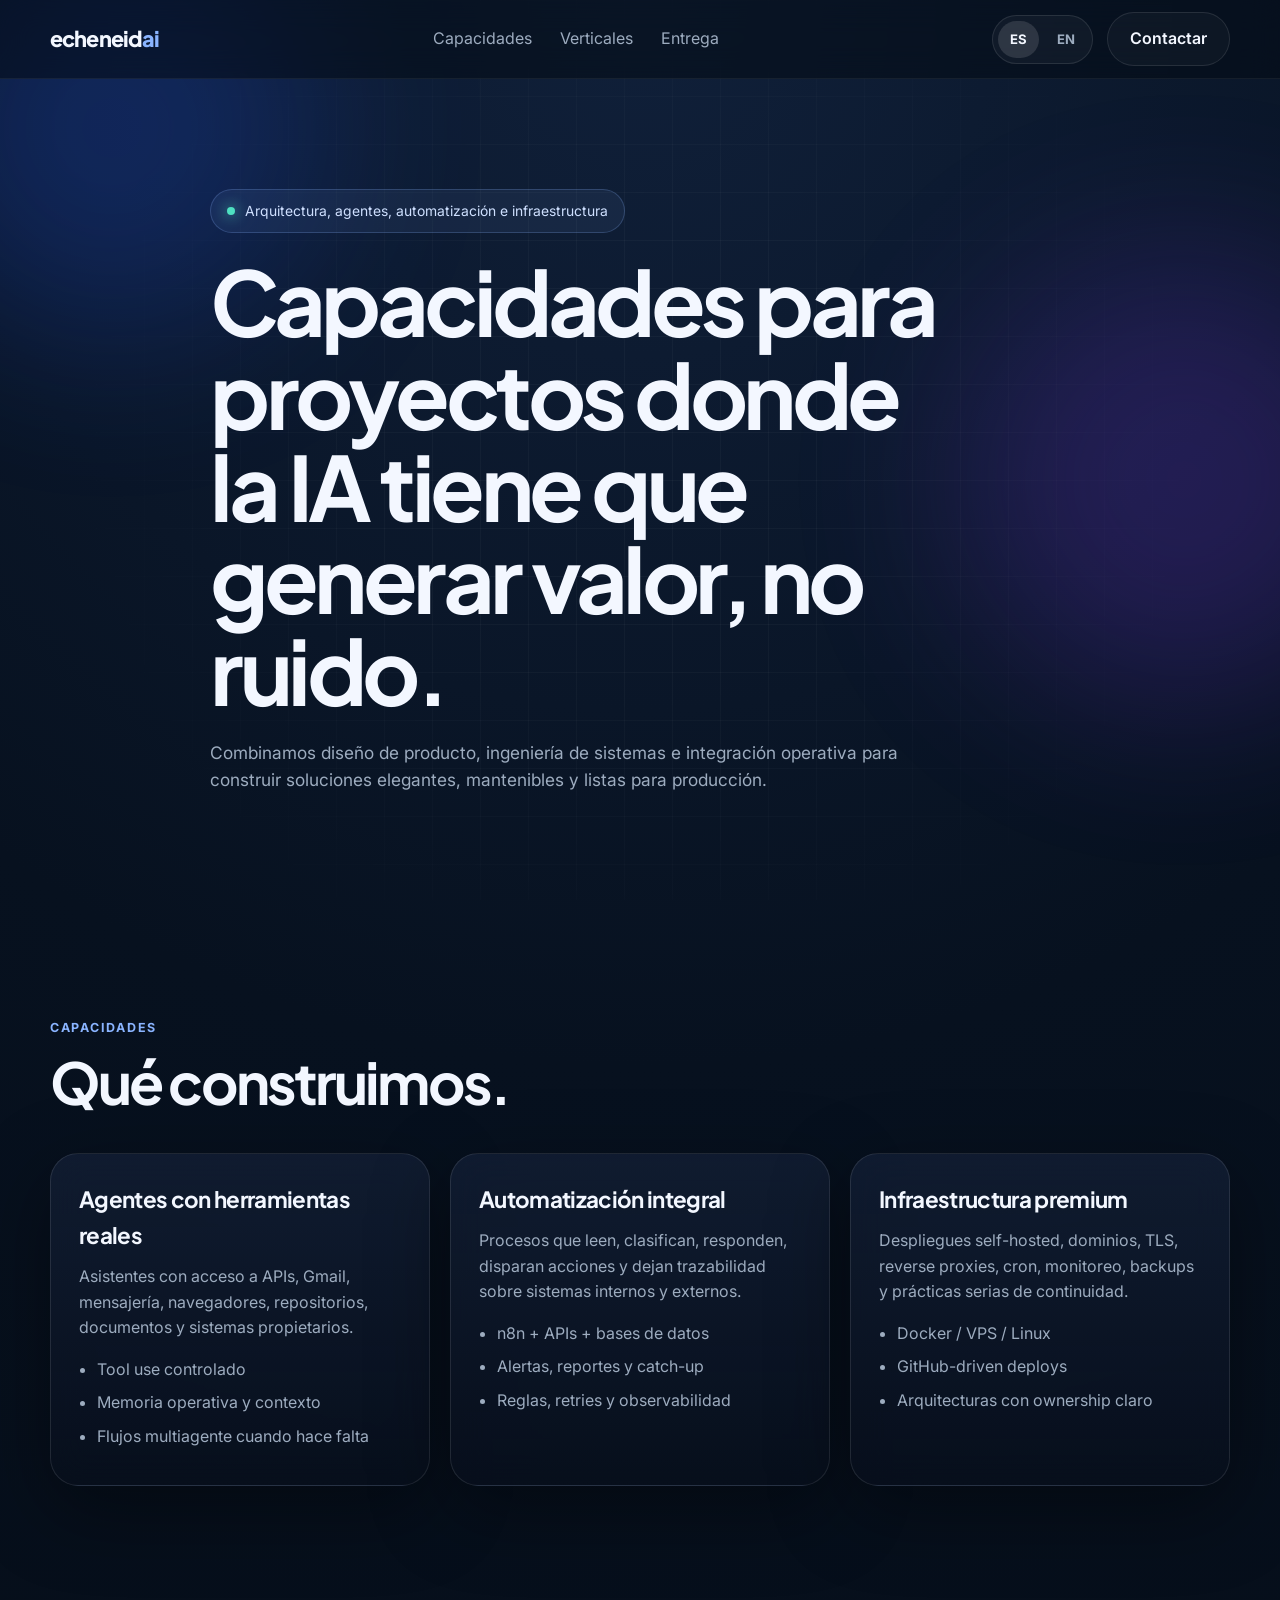
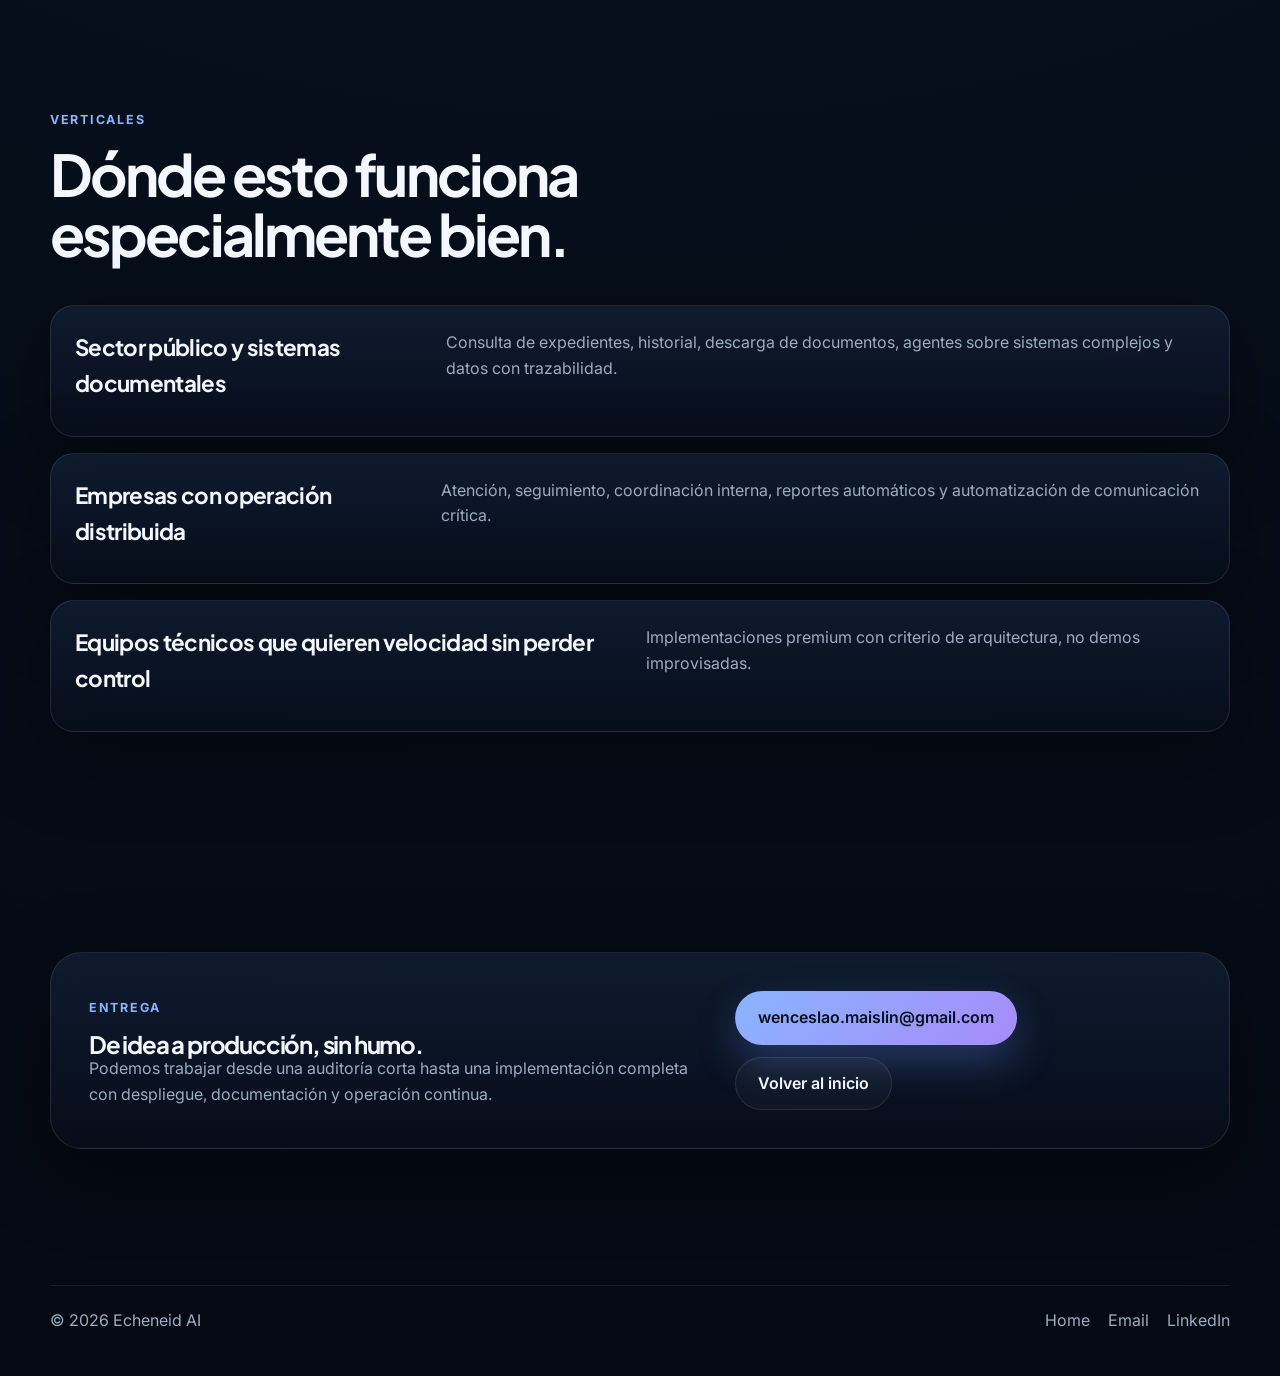
==== commit 6f6fe816: "feat: redesign landing with premium AI consultancy style" ====
--- a/servicios.html
+++ b/servicios.html
@@ -1,868 +1,137 @@
 <!DOCTYPE html>
 <html lang="es" data-lang="es">
-
 <head>
   <meta charset="UTF-8">
   <meta name="viewport" content="width=device-width, initial-scale=1.0">
-  <title>Servicios IA — Echeneid AI | Automatización & Agentes Inteligentes</title>
-  <meta name="description"
-    content="Servicios de Inteligencia Artificial en Argentina. Agentes autónomos, automatización de procesos, integración con sistemas gubernamentales y soluciones enterprise.">
-
+  <title>Echeneid AI — Capacidades, servicios y soluciones</title>
+  <meta name="description" content="Capacidades de Echeneid AI: agentes conversacionales, automatización end-to-end, integración con sistemas complejos, infraestructura self-hosted y consultoría técnica premium.">
   <link rel="preconnect" href="https://fonts.googleapis.com">
   <link rel="preconnect" href="https://fonts.gstatic.com" crossorigin>
-  <link href="https://fonts.googleapis.com/css2?family=Outfit:wght@300;400;500;600;700;800;900&display=swap"
-    rel="stylesheet">
+  <link href="https://fonts.googleapis.com/css2?family=Inter:wght@400;500;600;700;800&family=Plus+Jakarta+Sans:wght@500;600;700;800&display=swap" rel="stylesheet">
+  <link rel="stylesheet" href="style.css">
+</head>
+<body>
+  <div class="site-shell inner-page">
+    <div class="ambient ambient-a"></div>
+    <div class="ambient ambient-b"></div>
+    <div class="ambient-grid"></div>
 
-  <link rel="stylesheet" href="style.css">
-  <style>
-    /* ── Services Page Specific ── */
+    <header class="topbar">
+      <div class="container topbar-inner">
+        <a href="index.html" class="brand">echeneid<span>ai</span></a>
+        <nav class="desktop-nav">
+          <a href="#capabilities"><span class="es">Capacidades</span><span class="en">Capabilities</span></a>
+          <a href="#verticals"><span class="es">Verticales</span><span class="en">Verticals</span></a>
+          <a href="#delivery"><span class="es">Entrega</span><span class="en">Delivery</span></a>
+        </nav>
+        <div class="topbar-actions">
+          <div class="lang-switch">
+            <button class="lang-btn active" data-lang-btn="es">ES</button>
+            <button class="lang-btn" data-lang-btn="en">EN</button>
+          </div>
+          <a class="btn btn-secondary" href="index.html#contact"><span class="es">Contactar</span><span class="en">Contact</span></a>
+        </div>
+      </div>
+    </header>
 
-    .page-hero {
-      min-height: 60vh;
-      display: flex;
-      align-items: center;
-      padding-top: 8rem;
-    }
+    <main>
+      <section class="hero compact section">
+        <div class="container narrow hero-copy">
+          <div class="eyebrow reveal"><span class="status-dot"></span><span class="es">Arquitectura, agentes, automatización e infraestructura</span><span class="en">Architecture, agents, automation and infrastructure</span></div>
+          <h1 class="reveal delay-1"><span class="es">Capacidades para proyectos donde la IA tiene que generar valor, no ruido.</span><span class="en">Capabilities for projects where AI must create value, not noise.</span></h1>
+          <p class="hero-lead reveal delay-2"><span class="es">Combinamos diseño de producto, ingeniería de sistemas e integración operativa para construir soluciones elegantes, mantenibles y listas para producción.</span><span class="en">We combine product design, systems engineering and operational integration to build elegant, maintainable, production-ready solutions.</span></p>
+        </div>
+      </section>
 
-    .page-hero h1 {
-      font-size: clamp(2rem, 5vw, 4rem);
-      font-weight: 800;
-      line-height: 1.1;
-      letter-spacing: -0.03em;
-      margin-bottom: 1.5rem;
-    }
-
-    .page-hero .subtitle {
-      font-size: clamp(1rem, 2vw, 1.2rem);
-      color: var(--text-muted);
-      max-width: 700px;
-      line-height: 1.7;
-    }
-
-    .page-hero .hero-badge {
-      margin-bottom: 2rem;
-    }
-
-    /* ── Credential Strip ── */
-    .credential-strip {
-      display: flex;
-      flex-wrap: wrap;
-      gap: 1rem;
-      margin-top: 2.5rem;
-    }
-
-    .credential-tag {
-      display: inline-flex;
-      align-items: center;
-      gap: 0.5rem;
-      padding: 0.6rem 1.2rem;
-      background: var(--surface-1);
-      backdrop-filter: blur(12px);
-      border: 1px solid var(--border);
-      border-radius: 99px;
-      font-size: 0.85rem;
-      color: var(--text-muted);
-      transition: all 0.3s ease;
-    }
-
-    .credential-tag:hover {
-      border-color: var(--primary);
-      color: var(--text);
-    }
-
-    .credential-tag .dot {
-      width: 8px;
-      height: 8px;
-      border-radius: 50%;
-      background: var(--primary);
-    }
-
-    .credential-tag .dot.purple { background: var(--secondary); }
-    .credential-tag .dot.cyan { background: var(--tertiary); }
-
-    /* ── Service Detail Cards ── */
-    .service-detail {
-      display: grid;
-      grid-template-columns: 1fr 1fr;
-      gap: 3rem;
-      align-items: center;
-      margin-bottom: 6rem;
-    }
-
-    .service-detail.reverse {
-      direction: rtl;
-    }
-
-    .service-detail.reverse > * {
-      direction: ltr;
-    }
-
-    .service-detail-content {
-      padding: 1rem 0;
-    }
-
-    .service-detail-content .service-label {
-      display: inline-block;
-      font-size: 0.75rem;
-      font-weight: 600;
-      text-transform: uppercase;
-      letter-spacing: 0.1em;
-      color: var(--primary);
-      margin-bottom: 1rem;
-      padding: 0.4rem 1rem;
-      background: rgba(59, 130, 246, 0.1);
-      border-radius: 99px;
-      border: 1px solid rgba(59, 130, 246, 0.2);
-    }
-
-    .service-detail-content .service-label.purple {
-      color: var(--secondary);
-      background: rgba(139, 92, 246, 0.1);
-      border-color: rgba(139, 92, 246, 0.2);
-    }
-
-    .service-detail-content .service-label.cyan {
-      color: var(--tertiary);
-      background: rgba(6, 182, 212, 0.1);
-      border-color: rgba(6, 182, 212, 0.2);
-    }
-
-    .service-detail-content h3 {
-      font-size: clamp(1.5rem, 3vw, 2.2rem);
-      font-weight: 700;
-      line-height: 1.2;
-      margin-bottom: 1rem;
-      letter-spacing: -0.02em;
-    }
-
-    .service-detail-content p {
-      color: var(--text-muted);
-      line-height: 1.8;
-      margin-bottom: 1.5rem;
-    }
-
-    .service-detail-visual {
-      position: relative;
-    }
-
-    .service-detail-visual .glass-card {
-      padding: 2rem;
-      min-height: 320px;
-      display: flex;
-      flex-direction: column;
-      justify-content: center;
-    }
-
-    /* ── Feature List (inside detail cards) ── */
-    .feature-list {
-      list-style: none;
-      padding: 0;
-      margin: 0;
-      display: flex;
-      flex-direction: column;
-      gap: 0.8rem;
-    }
-
-    .feature-list li {
-      display: flex;
-      align-items: flex-start;
-      gap: 0.75rem;
-      color: var(--text-muted);
-      font-size: 0.95rem;
-      line-height: 1.6;
-    }
-
-    .feature-list li .check {
-      flex-shrink: 0;
-      width: 20px;
-      height: 20px;
-      margin-top: 2px;
-      border-radius: 50%;
-      background: rgba(59, 130, 246, 0.15);
-      display: flex;
-      align-items: center;
-      justify-content: center;
-    }
-
-    .feature-list li .check svg {
-      width: 12px;
-      height: 12px;
-      stroke: var(--primary);
-    }
-
-    .feature-list li .check.purple { background: rgba(139, 92, 246, 0.15); }
-    .feature-list li .check.purple svg { stroke: var(--secondary); }
-    .feature-list li .check.cyan { background: rgba(6, 182, 212, 0.15); }
-    .feature-list li .check.cyan svg { stroke: var(--tertiary); }
-
-    /* ── Code Window (visual element) ── */
-    .code-window {
-      background: rgba(0, 0, 0, 0.4);
-      border: 1px solid var(--border);
-      border-radius: var(--radius-md);
-      overflow: hidden;
-    }
-
-    .code-window-bar {
-      display: flex;
-      align-items: center;
-      gap: 0.5rem;
-      padding: 0.75rem 1rem;
-      background: rgba(255, 255, 255, 0.03);
-      border-bottom: 1px solid var(--border);
-    }
-
-    .code-window-bar span {
-      width: 10px;
-      height: 10px;
-      border-radius: 50%;
-    }
-
-    .code-window-bar span:nth-child(1) { background: #ff5f57; }
-    .code-window-bar span:nth-child(2) { background: #febc2e; }
-    .code-window-bar span:nth-child(3) { background: #28c840; }
-
-    .code-window-bar .title {
-      width: auto;
-      height: auto;
-      font-size: 0.75rem;
-      color: var(--text-muted);
-      margin-left: 0.5rem;
-      background: none;
-      border-radius: 0;
-    }
-
-    .code-window pre {
-      margin: 0;
-      padding: 1.25rem;
-      font-family: 'Courier New', monospace;
-      font-size: 0.8rem;
-      line-height: 1.7;
-      color: #a5b4fc;
-      overflow-x: auto;
-    }
-
-    .code-window pre .comment { color: #6b7280; }
-    .code-window pre .keyword { color: #c084fc; }
-    .code-window pre .string { color: #34d399; }
-    .code-window pre .func { color: #60a5fa; }
-    .code-window pre .op { color: #fbbf24; }
-
-    /* ── Capabilities Grid ── */
-    .capabilities-grid {
-      display: grid;
-      grid-template-columns: repeat(3, 1fr);
-      gap: 1.5rem;
-      margin-top: 3rem;
-    }
-
-    .capability-card {
-      padding: 2rem;
-      text-align: center;
-    }
-
-    .capability-card .cap-icon {
-      width: 56px;
-      height: 56px;
-      margin: 0 auto 1.25rem;
-      border-radius: 16px;
-      background: rgba(59, 130, 246, 0.1);
-      border: 1px solid rgba(59, 130, 246, 0.15);
-      display: flex;
-      align-items: center;
-      justify-content: center;
-    }
-
-    .capability-card .cap-icon svg {
-      width: 24px;
-      height: 24px;
-      stroke: var(--primary);
-    }
-
-    .capability-card .cap-icon.purple {
-      background: rgba(139, 92, 246, 0.1);
-      border-color: rgba(139, 92, 246, 0.15);
-    }
-
-    .capability-card .cap-icon.purple svg { stroke: var(--secondary); }
-
-    .capability-card .cap-icon.cyan {
-      background: rgba(6, 182, 212, 0.1);
-      border-color: rgba(6, 182, 212, 0.15);
-    }
-
-    .capability-card .cap-icon.cyan svg { stroke: var(--tertiary); }
-
-    .capability-card h4 {
-      font-size: 1.1rem;
-      font-weight: 600;
-      margin-bottom: 0.5rem;
-    }
-
-    .capability-card p {
-      font-size: 0.9rem;
-      color: var(--text-muted);
-      line-height: 1.6;
-    }
-
-    /* ── Case Study Banner ── */
-    .case-banner {
-      position: relative;
-      padding: 3rem;
-      border-radius: var(--radius-lg);
-      overflow: hidden;
-      margin-bottom: 2rem;
-    }
-
-    .case-banner::before {
-      content: '';
-      position: absolute;
-      inset: 0;
-      background: linear-gradient(135deg, rgba(59, 130, 246, 0.12), rgba(139, 92, 246, 0.08), rgba(6, 182, 212, 0.06));
-      z-index: 0;
-    }
-
-    .case-banner > * { position: relative; z-index: 1; }
-
-    .case-banner .case-label {
-      display: inline-flex;
-      align-items: center;
-      gap: 0.5rem;
-      font-size: 0.75rem;
-      font-weight: 600;
-      text-transform: uppercase;
-      letter-spacing: 0.08em;
-      color: var(--tertiary);
-      margin-bottom: 1rem;
-    }
-
-    .case-banner h3 {
-      font-size: clamp(1.3rem, 2.5vw, 1.8rem);
-      font-weight: 700;
-      margin-bottom: 1rem;
-    }
-
-    .case-banner p {
-      color: var(--text-muted);
-      line-height: 1.8;
-      max-width: 800px;
-    }
-
-    .case-stats {
-      display: flex;
-      gap: 3rem;
-      margin-top: 2rem;
-      flex-wrap: wrap;
-    }
-
-    .case-stat .stat-value {
-      font-size: 2rem;
-      font-weight: 800;
-      display: block;
-      margin-bottom: 0.25rem;
-    }
-
-    .case-stat .stat-label {
-      font-size: 0.8rem;
-      color: var(--text-muted);
-      text-transform: uppercase;
-      letter-spacing: 0.05em;
-    }
-
-    /* ── Responsive ── */
-    @media (max-width: 992px) {
-      .service-detail {
-        grid-template-columns: 1fr;
-        gap: 2rem;
-      }
-      .service-detail.reverse {
-        direction: ltr;
-      }
-      .capabilities-grid {
-        grid-template-columns: repeat(2, 1fr);
-      }
-    }
-
-    @media (max-width: 600px) {
-      .capabilities-grid {
-        grid-template-columns: 1fr;
-      }
-      .case-stats {
-        gap: 1.5rem;
-      }
-      .credential-strip {
-        gap: 0.5rem;
-      }
-      .credential-tag {
-        font-size: 0.75rem;
-        padding: 0.4rem 0.8rem;
-      }
-    }
-  </style>
-</head>
-
-<body>
-
-  <!-- Background -->
-  <div class="glow-blob glow-1"></div>
-  <div class="glow-blob glow-2"></div>
-  <canvas id="bg-canvas"></canvas>
-
-  <!-- Language Toggle -->
-  <div class="lang-bar glassmorphism">
-    <button class="lang-btn active" onclick="setLang('es')">ES</button>
-    <button class="lang-btn" onclick="setLang('en')">EN</button>
-  </div>
-
-  <!-- Navigation -->
-  <nav class="glass-nav">
-    <a href="index.html" class="logo">ech<span>ai</span>.</a>
-    <div class="nav-links">
-      <a href="#gobierno"><span class="es">Sector P&uacute;blico</span><span class="en">Public Sector</span></a>
-      <a href="#enterprise"><span class="es">Enterprise</span><span class="en">Enterprise</span></a>
-      <a href="#capacidades"><span class="es">Capacidades</span><span class="en">Capabilities</span></a>
-      <a href="#contact" class="btn-outline"><span class="es">Hablemos</span><span class="en">Let's Talk</span></a>
-    </div>
-  </nav>
-
-  <main>
-    <!-- ═══════════ PAGE HERO ═══════════ -->
-    <section class="page-hero" id="top">
-      <div class="container hero-content">
-        <div class="hero-badge reveal" data-delay="100">
-          <span class="indicator"></span>
-          <span class="es">Argentina &middot; Sector P&uacute;blico &middot; Enterprise</span>
-          <span class="en">Argentina &middot; Public Sector &middot; Enterprise</span>
-        </div>
-        <h1 class="reveal" data-delay="200">
-          <span class="es">Servicios de <span class="text-gradient">Inteligencia Artificial</span> en Argentina</span>
-          <span class="en"><span class="text-gradient">Artificial Intelligence</span> Services in Argentina</span>
-        </h1>
-        <p class="subtitle reveal" data-delay="300">
-          <span class="es">Dise&ntilde;o, construyo y opero soluciones de IA para organismos p&uacute;blicos y empresas privadas. Desde agentes conversacionales que consultan bases de datos del Estado hasta infraestructuras de automatizaci&oacute;n 24/7 desplegadas en servidores propios.</span>
-          <span class="en">I design, build, and operate AI solutions for public agencies and private enterprises. From conversational agents querying government databases to 24/7 automation infrastructure deployed on self-hosted servers.</span>
-        </p>
-
-        <div class="credential-strip reveal" data-delay="400">
-          <div class="credential-tag"><span class="dot"></span>
-            <span class="es">Experiencia en Estado Nacional</span>
-            <span class="en">National Government Experience</span>
+      <section class="section" id="capabilities">
+        <div class="container">
+          <div class="section-heading reveal">
+            <span class="section-kicker"><span class="es">Capacidades</span><span class="en">Capabilities</span></span>
+            <h2><span class="es">Qué construimos.</span><span class="en">What we build.</span></h2>
           </div>
-          <div class="credential-tag"><span class="dot purple"></span>
-            <span class="es">Infraestructura Self-Hosted</span>
-            <span class="en">Self-Hosted Infrastructure</span>
-          </div>
-          <div class="credential-tag"><span class="dot cyan"></span>
-            <span class="es">Modelos Claude &amp; GPT</span>
-            <span class="en">Claude &amp; GPT Models</span>
+          <div class="detail-grid">
+            <article class="detail-card glass reveal">
+              <h3><span class="es">Agentes con herramientas reales</span><span class="en">Agents with real tools</span></h3>
+              <p><span class="es">Asistentes con acceso a APIs, Gmail, mensajería, navegadores, repositorios, documentos y sistemas propietarios.</span><span class="en">Assistants with access to APIs, Gmail, messaging, browsers, repositories, documents and proprietary systems.</span></p>
+              <ul>
+                <li><span class="es">Tool use controlado</span><span class="en">Controlled tool use</span></li>
+                <li><span class="es">Memoria operativa y contexto</span><span class="en">Operational memory and context</span></li>
+                <li><span class="es">Flujos multiagente cuando hace falta</span><span class="en">Multi-agent flows when needed</span></li>
+              </ul>
+            </article>
+            <article class="detail-card glass reveal delay-1">
+              <h3><span class="es">Automatización integral</span><span class="en">End-to-end automation</span></h3>
+              <p><span class="es">Procesos que leen, clasifican, responden, disparan acciones y dejan trazabilidad sobre sistemas internos y externos.</span><span class="en">Processes that read, classify, respond, trigger actions and keep traceability across internal and external systems.</span></p>
+              <ul>
+                <li><span class="es">n8n + APIs + bases de datos</span><span class="en">n8n + APIs + databases</span></li>
+                <li><span class="es">Alertas, reportes y catch-up</span><span class="en">Alerts, reports and catch-up logic</span></li>
+                <li><span class="es">Reglas, retries y observabilidad</span><span class="en">Rules, retries and observability</span></li>
+              </ul>
+            </article>
+            <article class="detail-card glass reveal delay-2">
+              <h3><span class="es">Infraestructura premium</span><span class="en">Premium infrastructure</span></h3>
+              <p><span class="es">Despliegues self-hosted, dominios, TLS, reverse proxies, cron, monitoreo, backups y prácticas serias de continuidad.</span><span class="en">Self-hosted deployments, domains, TLS, reverse proxies, cron, monitoring, backups and serious continuity practices.</span></p>
+              <ul>
+                <li><span class="es">Docker / VPS / Linux</span><span class="en">Docker / VPS / Linux</span></li>
+                <li><span class="es">GitHub-driven deploys</span><span class="en">GitHub-driven deploys</span></li>
+                <li><span class="es">Arquitecturas con ownership claro</span><span class="en">Architectures with clear ownership</span></li>
+              </ul>
+            </article>
           </div>
         </div>
-      </div>
-    </section>
+      </section>
 
-    <!-- ═══════════ SECTOR PÚBLICO — SUGOP ═══════════ -->
-    <section class="section-padding" id="gobierno">
-      <div class="container">
-        <div class="section-header reveal">
-          <div class="section-label">
-            <span class="es">Sector P&uacute;blico</span><span class="en">Public Sector</span>
+      <section class="section" id="verticals">
+        <div class="container">
+          <div class="section-heading reveal">
+            <span class="section-kicker"><span class="es">Verticales</span><span class="en">Verticals</span></span>
+            <h2><span class="es">Dónde esto funciona especialmente bien.</span><span class="en">Where this works especially well.</span></h2>
           </div>
-          <h2>
-            <span class="es">IA aplicada a la Gesti&oacute;n P&uacute;blica</span>
-            <span class="en">AI Applied to Public Administration</span>
-          </h2>
+          <div class="vertical-list">
+            <article class="vertical-item glass reveal">
+              <h3><span class="es">Sector público y sistemas documentales</span><span class="en">Public sector and document systems</span></h3>
+              <p><span class="es">Consulta de expedientes, historial, descarga de documentos, agentes sobre sistemas complejos y datos con trazabilidad.</span><span class="en">Record lookup, history, document download, agents over complex systems and traceable data.</span></p>
+            </article>
+            <article class="vertical-item glass reveal delay-1">
+              <h3><span class="es">Empresas con operación distribuida</span><span class="en">Distributed operations companies</span></h3>
+              <p><span class="es">Atención, seguimiento, coordinación interna, reportes automáticos y automatización de comunicación crítica.</span><span class="en">Support, follow-up, internal coordination, automatic reporting and automation of critical communication.</span></p>
+            </article>
+            <article class="vertical-item glass reveal delay-2">
+              <h3><span class="es">Equipos técnicos que quieren velocidad sin perder control</span><span class="en">Technical teams that want speed without losing control</span></h3>
+              <p><span class="es">Implementaciones premium con criterio de arquitectura, no demos improvisadas.</span><span class="en">Premium implementations guided by architecture judgment, not improvised demos.</span></p>
+            </article>
+          </div>
         </div>
+      </section>
 
-        <!-- Case Study: SUGOP -->
-        <div class="case-banner glass-card reveal" data-delay="100">
-          <div class="case-label">
-            <svg width="16" height="16" viewBox="0 0 24 24" fill="none" stroke="currentColor" stroke-width="2"><path d="M12 22s8-4 8-10V5l-8-3-8 3v7c0 6 8 10 8 10z"/></svg>
-            <span class="es">Caso: Ministerio de Infraestructura</span>
-            <span class="en">Case: Ministry of Infrastructure</span>
-          </div>
-          <h3>
-            <span class="es">Agente Inteligente SUGOP &mdash; Sistema &Uacute;nico de Gesti&oacute;n de Obras P&uacute;blicas</span>
-            <span class="en">SUGOP Intelligent Agent &mdash; Public Works Management System</span>
-          </h3>
-          <p>
-            <span class="es">Integraci&oacute;n con el sistema SUGOP del Estado Nacional argentino para consultas en lenguaje natural sobre expedientes de obra p&uacute;blica, certificados, redeterminaciones de precios, estados de tr&aacute;mite y asignaciones de &aacute;reas. El agente se autentica v&iacute;a OAuth2 contra el servidor de identidad del ministerio y procesa respuestas estructuradas (tablas, CSV, texto libre) para devolver informaci&oacute;n clara al usuario.</span>
-            <span class="en">Integration with Argentina's national SUGOP system for natural language queries on public works records, certificates, price redeterminations, processing status, and area assignments. The agent authenticates via OAuth2 against the ministry's identity server and processes structured responses (tables, CSV, free text) to deliver clear information to the user.</span>
-          </p>
-          <div class="case-stats">
-            <div class="case-stat">
-              <span class="stat-value text-gradient">
-                <span class="es">Obras P&uacute;blicas</span>
-                <span class="en">Public Works</span>
-              </span>
-              <span class="stat-label">
-                <span class="es">Dominio principal</span>
-                <span class="en">Primary domain</span>
-              </span>
+      <section class="section" id="delivery">
+        <div class="container">
+          <div class="contact-panel glass reveal">
+            <div>
+              <span class="section-kicker"><span class="es">Entrega</span><span class="en">Delivery</span></span>
+              <h2><span class="es">De idea a producción, sin humo.</span><span class="en">From idea to production, without fluff.</span></h2>
+              <p><span class="es">Podemos trabajar desde una auditoría corta hasta una implementación completa con despliegue, documentación y operación continua.</span><span class="en">We can work from a short audit to a full implementation with deployment, documentation and continuous operation.</span></p>
             </div>
-            <div class="case-stat">
-              <span class="stat-value text-gradient">OAuth2</span>
-              <span class="stat-label">
-                <span class="es">Autenticaci&oacute;n segura</span>
-                <span class="en">Secure authentication</span>
-              </span>
-            </div>
-            <div class="case-stat">
-              <span class="stat-value text-gradient">
-                <span class="es">Lenguaje Natural</span>
-                <span class="en">Natural Language</span>
-              </span>
-              <span class="stat-label">
-                <span class="es">Interfaz de consulta</span>
-                <span class="en">Query interface</span>
-              </span>
+            <div class="contact-actions">
+              <a class="btn btn-primary" href="mailto:wenceslao.maislin@gmail.com">wenceslao.maislin@gmail.com</a>
+              <a class="btn btn-ghost" href="index.html"><span class="es">Volver al inicio</span><span class="en">Back to home</span></a>
             </div>
           </div>
         </div>
+      </section>
+    </main>
 
-        <!-- Detail: Government AI -->
-        <div class="service-detail reveal" data-delay="200">
-          <div class="service-detail-content">
-            <div class="service-label">
-              <span class="es">Agentes para el Estado</span>
-              <span class="en">Government Agents</span>
-            </div>
-            <h3>
-              <span class="es">Consultas inteligentes sobre sistemas p&uacute;blicos</span>
-              <span class="en">Intelligent queries on public systems</span>
-            </h3>
-            <p>
-              <span class="es">Construyo agentes que se integran con las APIs de los sistemas de gesti&oacute;n del Estado (GDE, SUGOP, TAD) para que funcionarios y ciudadanos puedan hacer consultas complejas en espa&ntilde;ol sin conocer la estructura de la base de datos.</span>
-              <span class="en">I build agents that integrate with government management system APIs (GDE, SUGOP, TAD) so officials and citizens can make complex queries in Spanish without knowing the database structure.</span>
-            </p>
-            <ul class="feature-list">
-              <li>
-                <span class="check"><svg viewBox="0 0 24 24" fill="none" stroke="currentColor" stroke-width="3"><polyline points="20 6 9 17 4 12"/></svg></span>
-                <span>
-                  <span class="es">B&uacute;squeda de expedientes GDE por estado, &aacute;rea, obra o empresa</span>
-                  <span class="en">GDE record search by status, area, project, or company</span>
-                </span>
-              </li>
-              <li>
-                <span class="check"><svg viewBox="0 0 24 24" fill="none" stroke="currentColor" stroke-width="3"><polyline points="20 6 9 17 4 12"/></svg></span>
-                <span>
-                  <span class="es">Trazabilidad de tr&aacute;mites: certificados de obra, anticipos financieros, planes de obra</span>
-                  <span class="en">Process traceability: work certificates, financial advances, project plans</span>
-                </span>
-              </li>
-              <li>
-                <span class="check"><svg viewBox="0 0 24 24" fill="none" stroke="currentColor" stroke-width="3"><polyline points="20 6 9 17 4 12"/></svg></span>
-                <span>
-                  <span class="es">Reportes autom&aacute;ticos en PDF y CSV listos para auditor&iacute;a</span>
-                  <span class="en">Automated PDF and CSV reports ready for audit</span>
-                </span>
-              </li>
-              <li>
-                <span class="check"><svg viewBox="0 0 24 24" fill="none" stroke="currentColor" stroke-width="3"><polyline points="20 6 9 17 4 12"/></svg></span>
-                <span>
-                  <span class="es">Conversaciones multi-turno con memoria de contexto por sesi&oacute;n</span>
-                  <span class="en">Multi-turn conversations with per-session context memory</span>
-                </span>
-              </li>
-            </ul>
-          </div>
-          <div class="service-detail-visual">
-            <div class="code-window">
-              <div class="code-window-bar">
-                <span></span><span></span><span></span>
-                <span class="title">sugop-agent.py</span>
-              </div>
-              <pre><span class="comment"># Consulta en lenguaje natural al SUGOP</span>
-<span class="keyword">query</span> <span class="op">=</span> <span class="string">&quot;&iquest;Cu&aacute;l es el estado del expediente
-  EX-2025-00142 y qu&eacute; &aacute;rea lo tiene?&quot;</span>
-
-<span class="comment"># OAuth2 → Identity Server del Ministerio</span>
-<span class="func">auth</span>(user=<span class="string">&quot;CUIL&quot;</span>, scope=<span class="string">&quot;profile roles&quot;</span>)
-
-<span class="comment"># El agente responde con datos reales</span>
-<span class="op">&rarr;</span> Expediente: <span class="string">EX-2025-00142</span>
-  Estado: <span class="string">En tr&aacute;mite</span>
-  &Aacute;rea actual: <span class="string">DGOP - Mesa de Entradas</span>
-  Obra: <span class="string">Ruta Nacional 40, Tramo III</span>
-  &Uacute;ltimo movimiento: <span class="string">2025-03-07</span></pre>
-            </div>
-          </div>
+    <footer class="footer">
+      <div class="container footer-inner">
+        <span>© 2026 Echeneid AI</span>
+        <div class="footer-links">
+          <a href="index.html">Home</a>
+          <a href="mailto:wenceslao.maislin@gmail.com">Email</a>
+          <a href="https://linkedin.com/in/wenceslao-maislin-96673314/" target="_blank" rel="noopener">LinkedIn</a>
         </div>
       </div>
-    </section>
-
-    <!-- ═══════════ SECTOR PRIVADO / ENTERPRISE ═══════════ -->
-    <section class="section-padding" id="enterprise">
-      <div class="container">
-        <div class="section-header reveal">
-          <div class="section-label">
-            <span class="es">Enterprise</span><span class="en">Enterprise</span>
-          </div>
-          <h2>
-            <span class="es">Automatizaci&oacute;n para Empresas</span>
-            <span class="en">Enterprise Automation</span>
-          </h2>
-        </div>
-
-        <!-- Detail: Conversational Agents -->
-        <div class="service-detail reverse reveal" data-delay="100">
-          <div class="service-detail-content">
-            <div class="service-label purple">
-              <span class="es">Agentes Conversacionales</span>
-              <span class="en">Conversational Agents</span>
-            </div>
-            <h3>
-              <span class="es">Bots inteligentes en WhatsApp y Telegram</span>
-              <span class="en">Intelligent bots on WhatsApp &amp; Telegram</span>
-            </h3>
-            <p>
-              <span class="es">Despliego asistentes de IA conectados a los canales de mensajer&iacute;a que tus clientes ya usan. Integrados con tu CRM, base de datos y workflows internos, operan 24/7 sin intervenci&oacute;n humana.</span>
-              <span class="en">I deploy AI assistants connected to the messaging channels your customers already use. Integrated with your CRM, database, and internal workflows, they operate 24/7 without human intervention.</span>
-            </p>
-            <ul class="feature-list">
-              <li>
-                <span class="check purple"><svg viewBox="0 0 24 24" fill="none" stroke="currentColor" stroke-width="3"><polyline points="20 6 9 17 4 12"/></svg></span>
-                <span>
-                  <span class="es">WhatsApp Business v&iacute;a Evolution API (sin dependencia de Meta Cloud)</span>
-                  <span class="en">WhatsApp Business via Evolution API (no Meta Cloud dependency)</span>
-                </span>
-              </li>
-              <li>
-                <span class="check purple"><svg viewBox="0 0 24 24" fill="none" stroke="currentColor" stroke-width="3"><polyline points="20 6 9 17 4 12"/></svg></span>
-                <span>
-                  <span class="es">Telegram con bot propio y gateway IA (OpenClaw)</span>
-                  <span class="en">Telegram with custom bot and AI gateway (OpenClaw)</span>
-                </span>
-              </li>
-              <li>
-                <span class="check purple"><svg viewBox="0 0 24 24" fill="none" stroke="currentColor" stroke-width="3"><polyline points="20 6 9 17 4 12"/></svg></span>
-                <span>
-                  <span class="es">Modelos Claude Opus 4, Sonnet 4 y GPT-4o seg&uacute;n el caso de uso</span>
-                  <span class="en">Claude Opus 4, Sonnet 4, and GPT-4o models per use case</span>
-                </span>
-              </li>
-              <li>
-                <span class="check purple"><svg viewBox="0 0 24 24" fill="none" stroke="currentColor" stroke-width="3"><polyline points="20 6 9 17 4 12"/></svg></span>
-                <span>
-                  <span class="es">Self-hosted: tus datos nunca salen de tu servidor</span>
-                  <span class="en">Self-hosted: your data never leaves your server</span>
-                </span>
-              </li>
-            </ul>
-          </div>
-          <div class="service-detail-visual">
-            <div class="glass-card" style="padding: 2rem;">
-              <div style="display:flex;flex-direction:column;gap:1rem;">
-                <div style="display:flex;align-items:flex-start;gap:0.75rem;">
-                  <div style="width:36px;height:36px;border-radius:50%;background:rgba(139,92,246,0.2);display:flex;align-items:center;justify-content:center;flex-shrink:0;">
-                    <svg width="18" height="18" viewBox="0 0 24 24" fill="none" stroke="#8b5cf6" stroke-width="2"><path d="M21 15a2 2 0 0 1-2 2H7l-4 4V5a2 2 0 0 1 2-2h14a2 2 0 0 1 2 2v10z"/></svg>
-                  </div>
-                  <div style="background:rgba(139,92,246,0.08);border:1px solid rgba(139,92,246,0.15);border-radius:12px 12px 12px 2px;padding:0.8rem 1rem;font-size:0.85rem;color:var(--text-muted);line-height:1.5;">
-                    <span class="es">&iquest;Cu&aacute;l es el estado de mi pedido #4521?</span>
-                    <span class="en">What's the status of my order #4521?</span>
-                  </div>
-                </div>
-                <div style="display:flex;align-items:flex-start;gap:0.75rem;align-self:flex-end;flex-direction:row-reverse;">
-                  <div style="width:36px;height:36px;border-radius:50%;background:rgba(59,130,246,0.2);display:flex;align-items:center;justify-content:center;flex-shrink:0;">
-                    <svg width="18" height="18" viewBox="0 0 24 24" fill="none" stroke="#3b82f6" stroke-width="2"><circle cx="12" cy="12" r="3"/><path d="M12 2a2 2 0 0 1 2 2c0 1.1-.9 2-2 2s-2-.9-2-2 .9-2 2-2z"/></svg>
-                  </div>
-                  <div style="background:rgba(59,130,246,0.08);border:1px solid rgba(59,130,246,0.15);border-radius:12px 12px 2px 12px;padding:0.8rem 1rem;font-size:0.85rem;color:var(--text-muted);line-height:1.5;">
-                    <span class="es">Tu pedido #4521 est&aacute; en camino. Sali&oacute; del dep&oacute;sito hoy a las 14:30. Estimado de entrega: ma&ntilde;ana antes de las 18hs. &iquest;Necesit&aacute;s algo m&aacute;s?</span>
-                    <span class="en">Your order #4521 is on its way. It left the warehouse today at 2:30 PM. Estimated delivery: tomorrow before 6 PM. Need anything else?</span>
-                  </div>
-                </div>
-                <div style="display:flex;align-items:flex-start;gap:0.75rem;">
-                  <div style="width:36px;height:36px;border-radius:50%;background:rgba(139,92,246,0.2);display:flex;align-items:center;justify-content:center;flex-shrink:0;">
-                    <svg width="18" height="18" viewBox="0 0 24 24" fill="none" stroke="#8b5cf6" stroke-width="2"><path d="M21 15a2 2 0 0 1-2 2H7l-4 4V5a2 2 0 0 1 2-2h14a2 2 0 0 1 2 2v10z"/></svg>
-                  </div>
-                  <div style="background:rgba(139,92,246,0.08);border:1px solid rgba(139,92,246,0.15);border-radius:12px 12px 12px 2px;padding:0.8rem 1rem;font-size:0.85rem;color:var(--text-muted);line-height:1.5;">
-                    <span class="es">Perfecto, gracias!</span>
-                    <span class="en">Perfect, thanks!</span>
-                  </div>
-                </div>
-              </div>
-            </div>
-          </div>
-        </div>
-
-        <!-- Detail: Workflow Automation -->
-        <div class="service-detail reveal" data-delay="200">
-          <div class="service-detail-content">
-            <div class="service-label cyan">
-              <span class="es">Automatizaci&oacute;n de Procesos</span>
-              <span class="en">Process Automation</span>
-            </div>
-            <h3>
-              <span class="es">Flujos inteligentes con n8n y Docker</span>
-              <span class="en">Intelligent workflows with n8n &amp; Docker</span>
-            </h3>
-            <p>
-              <span class="es">Orquesto procesos de negocio complejos usando n8n como motor de automatizaci&oacute;n, desplegado en infraestructura propia con Docker. Sin l&iacute;mites de ejecuci&oacute;n, sin costos por workflow, sin vendor lock-in.</span>
-              <span class="en">I orchestrate complex business processes using n8n as the automation engine, deployed on self-hosted infrastructure with Docker. No execution limits, no per-workflow costs, no vendor lock-in.</span>
-            </p>
-            <ul class="feature-list">
-              <li>
-                <span class="check cyan"><svg viewBox="0 0 24 24" fill="none" stroke="currentColor" stroke-width="3"><polyline points="20 6 9 17 4 12"/></svg></span>
-                <span>
-                  <span class="es">Integraci&oacute;n con APIs REST, webhooks, bases de datos y servicios cloud</span>
-                  <span class="en">Integration with REST APIs, webhooks, databases, and cloud services</span>
-                </span>
-              </li>
-              <li>
-                <span class="check cyan"><svg viewBox="0 0 24 24" fill="none" stroke="currentColor" stroke-width="3"><polyline points="20 6 9 17 4 12"/></svg></span>
-                <span>
-                  <span class="es">Flujos con l&oacute;gica condicional, reintentos y manejo de errores</span>
-                  <span class="en">Workflows with conditional logic, retries, and error handling</span>
-                </span>
-              </li>
-              <li>
-                <span class="check cyan"><svg viewBox="0 0 24 24" fill="none" stroke="currentColor" stroke-width="3"><polyline points="20 6 9 17 4 12"/></svg></span>
-                <span>
-                  <span class="es">Deploy autom&aacute;tico v&iacute;a GitHub Actions (CI/CD completo)</span>
-                  <span class="en">Automated deploy via GitHub Actions (full CI/CD)</span>
-                </span>
-              </li>
-              <li>
-                <span class="check cyan"><svg viewBox="0 0 24 24" fill="none" stroke="currentColor" stroke-width="3"><polyline points="20 6 9 17 4 12"/></svg></span>
-                <span>
-                  <span class="es">Monitoreo y mantenimiento automatizado con reportes diarios</span>
-                  <span class="en">Automated monitoring and maintenance with daily reports</span>
-                </span>
-              </li>
-            </ul>
-          </div>
-          <div class="service-detail-visual">
-            <div class="code-window">
-              <div class="code-window-bar">
-                <span></span><span></span><span></span>
-                <span class="title">docker-stack.yml</span>
-              </div>
-              <pre><span class="comment"># Stack productivo real — tu servidor</span>
-<span class="keyword">services</span>:
-  <span class="func">n8n</span>:
-    image: <span class="string">n8nio/n8n:latest</span>
-    deploy:
-      replicas: <span class="op">1</span>
-      restart_policy: always
-
-  <span class="func">evolution-api</span>:
-    image: <span class="string">evoapicloud/evolution-api</span>
-    <span class="comment"># WhatsApp sin Meta Cloud API</span>
-
-  <span class="func">ai-gateway</span>:
-    image: <span class="string">openclaw:latest</span>
-    <span class="comment"># Telegram bot + Claude API</span>
-
-  <span class="func">traefik</span>:
-    image: <span class="string">traefik:3.x</span>
-    <span class="comment"># SSL autom&aacute;tico + routing</span></pre>
-            </div>
-          </div>
-        </div>
-      </div>
-    </section>
-
-    <!-- ═══════════ CAPACIDADES TÉCNICAS ═══════════ -->
-    <section class="section-padding" id="capacidades">
-      <div class="container">
-        <div class="section-header reveal">
-          <div class="section-label">
-            <span class="es">Know-How</span><span class="en">Know-How</span>
-          </div>
-          <h2>
-            <span class="es">Capacidades T&eacute;cnicas Demostradas</span>
-            <span class="en">Proven Technical Capabilities</span>
-          </h2>
-        </div>
-
-        <div class="capabilities-grid">
-          <!-- Cap 1 -->
-          <div class="capability-card glass-card reveal" data-delay="0">
-            <div class="cap-icon">
-              <svg viewBox="0 0 24 24" fill="none" stroke="currentColor" stroke-width="2"><path d="M12 2a2 2 0 0 1 2 2c0 1.1-.9 2-2 2s-2-.9-2-2 .9-2 2-2zm0 4c2.8 0 5 2.2 5 5v5c0 2.8-2.2 5-5 5s-5-2.2-5-5v-5c0-2.8 2.2-5 5-5z"/></svg>
-            </div>
-            <h4><span class="es">Agentes LLM</span><span class="en">LLM Agents</span></h4>
-            <p><span class="es">Claude Opus/Sonnet, GPT-4o, modelos locales. Prompt engineering avanzado, tool use, RAG.</span><span class="en">Claude Opus/Sonnet, GPT-4o, local models. Advanced prompt engineering, tool use, RAG.</span></p>
-          </div>
-          <!-- Cap 2 -->
-          <div class="capability-card glass-card reveal" data-delay="100">
-            <div class="cap-icon purple">
-              <svg viewBox="0 0 24 24" fill="none" stroke="currentColor" stroke-width="2"><rect x="2" y="2" width="20" height="8" rx="2"/><rect x="2" y="14" width="20" height="8" rx="2"/><circle cx="6" cy="6" r="1"/><circle cx="6" cy="18" r="1"/></svg>
-            </div>
-            <h4><span class="es">Infraestructura Docker</span><span class="en">Docker Infrastructure</span></h4>
-            <p><span class="es">Docker Swarm, Compose, Traefik, Nginx. Deploys zero-downtime, SSL autom&aacute;tico, bind mounts.</span><span class="en">Docker Swarm, Compose, Traefik, Nginx. Zero-downtime deploys, auto SSL, bind mounts.</span></p>
-          </div>
-          <!-- Cap 3 -->
-          <div class="capability-card glass-card reveal" data-delay="200">
-            <div class="cap-icon cyan">
-              <svg viewBox="0 0 24 24" fill="none" stroke="currentColor" stroke-width="2"><path d="M13 2L3 14h9l-1 8 10-12h-9l1-8z"/></svg>
-            </div>
-            <h4><span class="es">Automatizaci&oacute;n n8n</span><span class="en">n8n Automation</span></h4>
-            <p><span class="es">Flujos complejos con webhooks, l&oacute;gica condicional, integraciones con CRMs y bases de datos.</span><span class="en">Complex workflows with webhooks, conditional logic, CRM and database integrations.</span></p>
-          </div>
-          <!-- Cap 4 -->
-          <div class="capability-card glass-card reveal" data-delay="300">
-            <div class="cap-icon">
-              <svg viewBox="0 0 24 24" fill="none" stroke="currentColor" stroke-width="2"><path d="M21 15a2 2 0 0 1-2 2H7l-4 4V5a2 2 0 0 1 2-2h14a2 2 0 0 1 2 2v10z"/></svg>
-            </div>
-            <h4><span class="es">Bots Multicanal</span><span class="en">Multi-Channel Bots</span></h4>
-            <p><span class="es">WhatsApp (Evolution API), Telegram (OpenClaw), web chat. Sin depender de APIs cloud de terceros.</span><span class="en">WhatsApp (Evolution API), Telegram (OpenClaw), web chat. No third-party cloud API dependency.</span></p>
-          </div>
-          <!-- Cap 5 -->
-          <div class="capability-card glass-card reveal" data-delay="400">
-            <div class="cap-icon purple">
-              <svg viewBox="0 0 24 24" fill="none" stroke="currentColor" stroke-width="2"><path d="M12 22s8-4 8-10V5l-8-3-8 3v7c0 6 8 10 8 10z"/></svg>
-            </div>
-            <h4><span class="es">APIs Gubernamentales</span><span class="en">Government APIs</span></h4>
-            <p><span class="es">Integraci&oacute;n con SUGOP, GDE, OpenIddict. OAuth2, CUIL auth, manejo de entornos UAT/PROD.</span><span class="en">Integration with SUGOP, GDE, OpenIddict. OAuth2, CUIL auth, UAT/PROD environment handling.</span></p>
-          </div>
-          <!-- Cap 6 -->
-          <div class="capability-card glass-card reveal" data-delay="500">
-            <div class="cap-icon cyan">
-              <svg viewBox="0 0 24 24" fill="none" stroke="currentColor" stroke-width="2"><polyline points="16 18 22 12 16 6"/><polyline points="8 6 2 12 8 18"/></svg>
-            </div>
-            <h4><span class="es">CI/CD &amp; DevOps</span><span class="en">CI/CD &amp; DevOps</span></h4>
-            <p><span class="es">GitHub Actions, deploy autom&aacute;tico v&iacute;a SSH, monitoreo con reportes HTML diarios, fail2ban.</span><span class="en">GitHub Actions, automated SSH deploy, monitoring with daily HTML reports, fail2ban.</span></p>
-          </div>
-        </div>
-      </div>
-    </section>
-
-    <!-- ═══════════ CTA ═══════════ -->
-    <section class="cta section-padding" id="contact">
-      <div class="container">
-        <div class="cta-box glass-card reveal">
-          <h2>
-            <span class="es">&iquest;Necesit&aacute;s IA para tu organizaci&oacute;n?</span>
-            <span class="en">Need AI for your organization?</span>
-          </h2>
-          <p>
-            <span class="es">Ya sea sector p&uacute;blico o privado, cada soluci&oacute;n se dise&ntilde;a a medida. Agend&aacute; una llamada t&eacute;cnica para evaluar tu caso.</span>
-            <span class="en">Whether public or private sector, every solution is custom-designed. Book a technical call to evaluate your case.</span>
-          </p>
-          <a href="mailto:wenceslao.maislin@gmail.com" class="btn-primary" style="margin-top: 2rem;">
-            <span class="es">Iniciar Conversaci&oacute;n &RightArrow;</span>
-            <span class="en">Start Conversation &RightArrow;</span>
-          </a>
-        </div>
-      </div>
-    </section>
-
-  </main>
-
-  <footer class="footer">
-    <div class="container">
-      <div class="footer-content">
-        <a href="index.html" class="logo">ech<span>ai</span>.</a>
-        <p class="copyright">&copy; 2026 Echeneid AI. <span class="es">Todos los derechos reservados.</span><span class="en">All rights reserved.</span></p>
-        <div class="social-links">
-          <a href="https://linkedin.com/in/wenceslao-maislin-96673314/" target="_blank" rel="noopener">LinkedIn</a>
-          <a href="mailto:wenceslao.maislin@gmail.com">Email</a>
-        </div>
-      </div>
-    </div>
-  </footer>
-
+    </footer>
+  </div>
   <script src="main.js"></script>
 </body>
-
 </html>
--- a/style.css
+++ b/style.css
@@ -1,632 +1,220 @@
-/* ==========================================================================
-   Base & Root Variables
-   ========================================================================== */
-:root {
-  /* Colors */
-  --bg: #030712; /* Very dark slate, almost black */
-  --surface-1: rgba(17, 24, 39, 0.6);
-  --surface-2: rgba(31, 41, 55, 0.4);
-  --border: rgba(255, 255, 255, 0.08);
-  --border-hover: rgba(59, 130, 246, 0.4);
-  
-  --primary: #3b82f6; /* Blue */
-  --secondary: #8b5cf6; /* Purple */
-  --tertiary: #06b6d4; /* Cyan */
-  
-  --text-main: #f9fafb;
-  --text-muted: #9ca3af;
-  
-  /* Typography */
-  --font-sans: 'Outfit', system-ui, -apple-system, sans-serif;
-  
-  /* Layout & Spacing */
-  --radius-sm: 8px;
-  --radius-md: 16px;
-  --radius-lg: 24px;
-  --radius-xl: 32px;
-  
-  /* Animations */
-  --transition: all 0.4s cubic-bezier(0.16, 1, 0.3, 1);
-}
-
-* {
-  box-sizing: border-box;
-  margin: 0;
-  padding: 0;
-}
-
-html {
-  scroll-behavior: smooth;
-  scroll-padding-top: 80px;
-}
-
-body {
-  font-family: var(--font-sans);
-  background-color: var(--bg);
-  color: var(--text-main);
-  line-height: 1.6;
-  overflow-x: hidden;
-  -webkit-font-smoothing: antialiased;
-}
-
-ul { list-style: none; }
-a { text-decoration: none; color: inherit; }
-
-/* ==========================================================================
-   Typography & Utilities
-   ========================================================================== */
-.container {
-  max-width: 1200px;
-  margin: 0 auto;
-  padding: 0 5%;
-}
-
-.section-padding {
-  padding: 8rem 0;
-}
-
-.text-gradient {
-  background: linear-gradient(135deg, var(--primary), var(--secondary), var(--tertiary));
-  -webkit-background-clip: text;
-  -webkit-text-fill-color: transparent;
-  background-clip: text;
-  display: inline-block;
-  padding-bottom: 0.1em;
-}
-
-/* Language Toggle Logic */
-.es, .en { display: none; }
-[data-lang="es"] .es { display: inline-block; }
-[data-lang="en"] .en { display: inline-block; }
-p .es, p .en, h1 .es, h1 .en, h2 .es, h2 .en, h3 .es, h3 .en { display: inline; }
-
-/* ==========================================================================
-   Backgrounds & Effects
-   ========================================================================== */
-#bg-canvas {
-  position: fixed;
-  inset: 0;
-  z-index: -1;
-  pointer-events: none;
-  opacity: 0.4;
-}
-
-.glow-blob {
-  position: fixed;
-  width: 50vw;
-  height: 50vw;
-  border-radius: 50%;
-  filter: blur(100px);
-  z-index: -2;
-  opacity: 0.15;
-  pointer-events: none;
-  animation: float 20s infinite ease-in-out alternate;
-}
-
-.glow-1 {
-  top: -10%;
-  left: -10%;
-  background: var(--primary);
-}
-
-.glow-2 {
-  bottom: -10%;
-  right: -10%;
-  background: var(--secondary);
-  animation-delay: -10s;
-}
-
-@keyframes float {
-  0% { transform: translate(0, 0) scale(1); }
-  50% { transform: translate(5%, 5%) scale(1.1); }
-  100% { transform: translate(-5%, 10%) scale(0.9); }
-}
-
-.glassmorphism {
-  background: var(--surface-1);
-  backdrop-filter: blur(16px);
-  -webkit-backdrop-filter: blur(16px);
-  border: 1px solid var(--border);
-}
-
-.glass-card {
-  background: linear-gradient(180deg, var(--surface-1) 0%, var(--surface-2) 100%);
-  backdrop-filter: blur(12px);
-  border: 1px solid var(--border);
-  border-radius: var(--radius-lg);
-  transition: var(--transition);
-}
-
-.glass-card:hover {
-  border-color: var(--border-hover);
-  transform: translateY(-4px);
-  box-shadow: 0 20px 40px rgba(0,0,0,0.3), inset 0 1px 0 rgba(255,255,255,0.1);
-}
-
-/* ==========================================================================
-   Components
-   ========================================================================== */
-/* Buttons */
-.btn-primary {
-  display: inline-flex;
-  align-items: center;
-  justify-content: center;
-  padding: 1rem 2rem;
-  font-weight: 600;
-  color: white;
-  background: linear-gradient(135deg, var(--primary), var(--secondary));
-  border-radius: 99px;
-  position: relative;
-  overflow: hidden;
-  transition: var(--transition);
-  box-shadow: 0 0 20px rgba(59, 130, 246, 0.3);
-}
-
-.btn-primary::before {
-  content: '';
-  position: absolute;
-  top: 0; left: -100%; width: 100%; height: 100%;
-  background: linear-gradient(90deg, transparent, rgba(255,255,255,0.2), transparent);
-  transition: left 0.5s ease;
-}
-
-.btn-primary:hover {
-  transform: translateY(-2px) scale(1.02);
-  box-shadow: 0 10px 30px rgba(59, 130, 246, 0.5);
-}
-
-.btn-primary:hover::before { left: 100%; }
-
-.btn-outline {
-  display: inline-flex;
-  padding: 0.5rem 1.25rem;
-  font-weight: 500;
-  font-size: 0.9rem;
-  border: 1px solid var(--border);
-  border-radius: 99px;
-  transition: var(--transition);
-}
-
-.btn-outline:hover {
-  background: rgba(255,255,255,0.05);
-  border-color: var(--text-main);
-}
-
-/* Language Bar */
-.lang-bar {
-  position: fixed;
-  top: 1.5rem;
-  right: 1.5rem;
-  z-index: 100;
-  display: flex;
-  padding: 4px;
-  border-radius: 99px;
-}
-
-.lang-btn {
-  background: transparent;
-  border: none;
-  color: var(--text-muted);
-  font-family: inherit;
-  font-weight: 600;
-  font-size: 0.75rem;
-  letter-spacing: 0.05em;
-  padding: 6px 12px;
-  border-radius: 99px;
-  cursor: pointer;
-  transition: var(--transition);
-}
-
-.lang-btn.active {
-  background: var(--text-main);
-  color: var(--bg);
-}
-
-/* Nav */
-.glass-nav {
-  position: fixed;
-  top: 0; left: 0; right: 0;
-  padding: 1rem 5%;
-  display: flex;
-  justify-content: space-between;
-  align-items: center;
-  z-index: 90;
-  background: transparent;
-  transition: var(--transition);
-}
-
-.glass-nav.scrolled {
-  background: rgba(3, 7, 18, 0.8);
-  backdrop-filter: blur(20px);
-  border-bottom: 1px solid var(--border);
-  padding: 1rem 5%;
-}
-
-.logo {
-  font-size: 1.5rem;
-  font-weight: 800;
-  letter-spacing: -0.02em;
-}
-
-.logo span { color: var(--primary); }
-
-.nav-links {
-  display: flex;
-  align-items: center;
-  gap: 2rem;
-}
-
-.nav-links a:not(.btn-outline) {
-  font-size: 0.95rem;
-  font-weight: 500;
-  color: var(--text-muted);
-  transition: var(--transition);
-}
-
-.nav-links a:not(.btn-outline):hover { color: var(--text-main); }
-
-@media (max-width: 768px) {
-  .nav-links { display: none; }
-}
-
-/* ==========================================================================
-   Sections
-   ========================================================================== */
-/* Hero */
-.hero {
-  min-height: 100vh;
-  display: flex;
-  flex-direction: column;
-  justify-content: center;
-  align-items: center;
-  text-align: center;
-  padding-top: 100px;
-  position: relative;
-}
-
-.hero-content {
-  display: flex;
-  flex-direction: column;
-  align-items: center;
-  max-width: 900px;
-}
-
-.hero-badge {
-  display: inline-flex;
-  align-items: center;
-  gap: 8px;
-  padding: 8px 16px;
-  border-radius: 99px;
-  background: rgba(59, 130, 246, 0.1);
-  border: 1px solid rgba(59, 130, 246, 0.2);
-  color: var(--primary);
-  font-size: 0.8rem;
-  font-weight: 600;
-  letter-spacing: 0.05em;
-  text-transform: uppercase;
-  margin-bottom: 2rem;
-}
-
-.indicator {
-  width: 8px; height: 8px;
-  border-radius: 50%;
-  background: var(--primary);
-  box-shadow: 0 0 10px var(--primary);
-  animation: pulse 2s infinite;
-}
-
-@keyframes pulse {
-  0% { opacity: 1; transform: scale(1); }
-  50% { opacity: 0.5; transform: scale(1.2); }
-  100% { opacity: 1; transform: scale(1); }
-}
-
-.hero h1 {
-  font-size: clamp(2.5rem, 6vw, 5.5rem);
-  font-weight: 800;
-  line-height: 1.1;
-  letter-spacing: -0.03em;
-  margin-bottom: 1.5rem;
-}
-
-.hero .subtitle {
-  font-size: clamp(1rem, 2vw, 1.25rem);
-  color: var(--text-muted);
-  max-width: 700px;
-  margin-bottom: 3rem;
-  line-height: 1.7;
-}
-
-.metrics-strip {
-  display: flex;
-  justify-content: center;
-  align-items: center;
-  gap: 3rem;
-  padding: 2rem 4rem;
-  border-radius: 99px;
-  margin-top: 5rem;
-  width: max-content;
-  max-width: 90vw;
-  flex-wrap: wrap;
-}
-
-.metric {
-  display: flex;
-  flex-direction: column;
-  align-items: center;
-}
-
-.metric .number {
-  font-size: 2.5rem;
-  font-weight: 800;
-  line-height: 1;
-}
-
-.metric .label {
-  font-size: 0.8rem;
-  color: var(--text-muted);
-  margin-top: 0.5rem;
-  font-weight: 500;
-  text-transform: uppercase;
-  letter-spacing: 0.05em;
-}
-
-.divider {
-  width: 1px;
-  height: 40px;
-  background: var(--border);
-}
-
-@media (max-width: 768px) {
-  .metrics-strip { flex-direction: column; gap: 1.5rem; border-radius: var(--radius-lg); padding: 2rem; }
-  .divider { width: 40px; height: 1px; }
-}
-
-/* Section Headers */
-.section-header {
-  margin-bottom: 4rem;
-  text-align: center;
-}
-
-.section-label {
-  color: var(--primary);
-  font-weight: 700;
-  font-size: 0.85rem;
-  text-transform: uppercase;
-  letter-spacing: 0.1em;
-  margin-bottom: 1rem;
-}
-
-.section-header h2 {
-  font-size: clamp(2rem, 4vw, 3.5rem);
-  font-weight: 800;
-  letter-spacing: -0.02em;
-}
-
-/* Bento Grid */
-.bento-grid {
-  display: grid;
-  grid-template-columns: repeat(3, 1fr);
-  grid-auto-rows: minmax(250px, auto);
-  gap: 1.5rem;
-}
-
-.bento-card {
-  padding: 2.5rem;
-  display: flex;
-  flex-direction: column;
-  height: 100%;
-}
-
-.bento-card.large {
-  grid-column: span 2;
-  grid-row: span 2;
-  background: radial-gradient(circle at top left, rgba(59,130,246,0.1), transparent 50%), var(--surface-1);
-}
-
-.icon-wrapper {
-  width: 48px; height: 48px;
-  border-radius: 12px;
-  background: rgba(255,255,255,0.05);
-  display: flex;
-  align-items: center;
-  justify-content: center;
-  margin-bottom: 2rem;
-  color: var(--primary);
-}
-
-.icon-wrapper svg { width: 24px; height: 24px; }
-
-.bento-card h3 {
-  font-size: 1.5rem;
-  font-weight: 700;
-  margin-bottom: 1rem;
-  letter-spacing: -0.01em;
-}
-
-.bento-card p {
-  color: var(--text-muted);
-  font-size: 1rem;
-}
-
-.bento-card.large h3 { font-size: 2rem; }
-.bento-card.large p { font-size: 1.1rem; max-width: 80%; }
-
-@media (max-width: 992px) {
-  .bento-grid { grid-template-columns: repeat(2, 1fr); }
-  .bento-card.large { grid-column: span 2; }
-}
-@media (max-width: 600px) {
-  .bento-grid { grid-template-columns: 1fr; }
-  .bento-card.large { grid-column: span 1; grid-row: span 1; }
-  .bento-card.large p { max-width: 100%; }
-}
-
-/* Infinite Marquee */
-.stack { overflow: hidden; }
-.marquee-wrapper { position: relative; width: 100%; padding: 2rem 0; }
-.marquee-wrapper::before, .marquee-wrapper::after {
-  content: '';
-  position: absolute; top: 0; bottom: 0; width: 20%;
-  z-index: 2; pointer-events: none;
-}
-.marquee-wrapper::before {
-  left: 0; background: linear-gradient(to right, var(--bg), transparent);
-}
-.marquee-wrapper::after {
-  right: 0; background: linear-gradient(to left, var(--bg), transparent);
-}
-
-.marquee {
-  display: flex;
-  gap: 2rem;
-  white-space: nowrap;
-  animation: scroll 30s linear infinite;
-  width: max-content;
-}
-
-.marquee:hover { animation-play-state: paused; }
-
-.tech-tag {
-  display: inline-flex;
-  align-items: center;
-  padding: 1rem 2rem;
-  background: var(--surface-1);
-  border: 1px solid var(--border);
-  border-radius: 99px;
-  font-weight: 600;
-  font-size: 1.1rem;
-  color: var(--text-muted);
-  transition: var(--transition);
-}
-
-.tech-tag:hover {
-  color: white;
-  border-color: var(--primary);
-  background: rgba(59,130,246,0.1);
-  transform: scale(1.05);
-}
-
-@keyframes scroll {
-  0% { transform: translateX(0); }
-  100% { transform: translateX(calc(-50% - 1rem)); } /* Shift based on duplicated content */
-}
-
-/* Timeline Process */
-.timeline-container {
-  position: relative;
-  max-width: 800px;
-  margin: 0 auto;
-}
-
-.timeline-line {
-  position: absolute;
-  top: 0; bottom: 0; left: 24px;
-  width: 2px;
-  background: var(--surface-2);
-  z-index: 0;
-}
-
-.timeline-progress {
-  position: absolute;
-  top: 0; left: 0; width: 100%; height: 0%;
-  background: linear-gradient(to bottom, var(--primary), var(--secondary));
-  transition: height 0.5s ease;
-}
-
-.timeline-item {
-  position: relative;
-  padding-left: 80px;
-  margin-bottom: 4rem;
-  z-index: 1;
-}
-
-.timeline-dot {
-  position: absolute;
-  left: 0; top: 0;
-  width: 50px; height: 50px;
-  border-radius: 50%;
-  background: var(--bg);
-  border: 2px solid var(--surface-2);
-  color: var(--text-muted);
-  display: flex; align-items: center; justify-content: center;
-  font-weight: 800; font-size: 1.25rem;
-  transition: var(--transition);
-}
-
-.timeline-item.active .timeline-dot {
-  border-color: var(--primary);
-  color: white;
-  background: rgba(59,130,246,0.2);
-  box-shadow: 0 0 20px rgba(59,130,246,0.4);
-}
-
-.timeline-content {
-  padding: 2rem;
-}
-
-.timeline-content h3 {
-  font-size: 1.5rem;
-  margin-bottom: 0.5rem;
-}
-
-.timeline-content p { color: var(--text-muted); }
-
-/* CTA Section */
-.cta-box {
-  padding: 5rem 2rem;
-  text-align: center;
-  background: radial-gradient(circle at center, rgba(139, 92, 246, 0.15), transparent 60%), var(--surface-1);
-}
-
-.cta-box h2 {
-  font-size: clamp(2rem, 5vw, 4rem);
-  font-weight: 800;
-  margin-bottom: 1rem;
-}
-
-.cta-box p {
-  color: var(--text-muted);
-  font-size: 1.2rem;
-  max-width: 600px;
-  margin: 0 auto;
-}
-
-/* Footer */
-.footer {
-  border-top: 1px solid var(--border);
-  padding: 3rem 0;
-  margin-top: 4rem;
-}
-
-.footer-content {
-  display: flex;
-  justify-content: space-between;
-  align-items: center;
-  flex-wrap: wrap;
-  gap: 1.5rem;
-}
-
-.copyright { color: var(--text-muted); font-size: 0.9rem; }
-
-.social-links { display: flex; gap: 1.5rem; }
-.social-links a { color: var(--text-muted); font-weight: 500; font-size: 0.9rem; transition: var(--transition); }
-.social-links a:hover { color: var(--primary); }
-
-@media (max-width: 600px) {
-  .footer-content { flex-direction: column; text-align: center; }
-}
-
-/* ==========================================================================
-   Animations & Reveals
-   ========================================================================== */
-.reveal {
-  opacity: 0;
-  transform: translateY(30px);
-  transition: opacity 0.8s cubic-bezier(0.16, 1, 0.3, 1), transform 0.8s cubic-bezier(0.16, 1, 0.3, 1);
-}
-
-.reveal.active {
-  opacity: 1;
-  transform: translateY(0);
-}
+:root {
+  --bg: #07111f;
+  --bg-soft: #0d1728;
+  --surface: rgba(13, 23, 40, 0.72);
+  --surface-strong: rgba(9, 17, 31, 0.88);
+  --border: rgba(255, 255, 255, 0.1);
+  --border-strong: rgba(255, 255, 255, 0.18);
+  --text: #f3f7ff;
+  --muted: #9dacbf;
+  --primary: #8ab4ff;
+  --secondary: #a78bfa;
+  --accent: #4ee1c1;
+  --shadow: 0 24px 80px rgba(0, 0, 0, 0.38);
+  --radius: 28px;
+  --radius-sm: 16px;
+  --container: 1180px;
+  --font-display: 'Plus Jakarta Sans', system-ui, sans-serif;
+  --font-body: 'Inter', system-ui, sans-serif;
+}
+
+* { box-sizing: border-box; margin: 0; padding: 0; }
+html { scroll-behavior: smooth; }
+body {
+  font-family: var(--font-body);
+  background: radial-gradient(circle at top, #10203a 0%, var(--bg) 35%, #040a13 100%);
+  color: var(--text);
+  line-height: 1.6;
+}
+a { color: inherit; text-decoration: none; }
+button { font: inherit; }
+
+.site-shell { position: relative; overflow: hidden; min-height: 100vh; }
+.ambient {
+  position: fixed; inset: auto; border-radius: 999px; filter: blur(90px); opacity: 0.22; pointer-events: none; z-index: 0;
+}
+.ambient-a { width: 26rem; height: 26rem; background: #275dff; top: -5rem; left: -6rem; }
+.ambient-b { width: 28rem; height: 28rem; background: #7c3aed; right: -8rem; top: 16rem; }
+.ambient-grid {
+  position: fixed; inset: 0; pointer-events: none; z-index: 0;
+  background-image: linear-gradient(rgba(255,255,255,0.03) 1px, transparent 1px), linear-gradient(90deg, rgba(255,255,255,0.03) 1px, transparent 1px);
+  background-size: 48px 48px;
+  mask-image: radial-gradient(circle at center, black 30%, transparent 78%);
+}
+
+.container { width: min(var(--container), calc(100% - 40px)); margin: 0 auto; position: relative; z-index: 1; }
+.narrow { max-width: 860px; }
+.section { padding: 110px 0; position: relative; z-index: 1; }
+.section-slim { padding: 28px 0 0; position: relative; z-index: 1; }
+.glass {
+  background: linear-gradient(180deg, rgba(18, 30, 52, 0.82), rgba(8, 15, 28, 0.72));
+  border: 1px solid var(--border);
+  box-shadow: var(--shadow);
+  backdrop-filter: blur(18px);
+}
+
+.topbar {
+  position: sticky; top: 0; z-index: 20;
+  background: rgba(5, 11, 21, 0.55);
+  backdrop-filter: blur(16px);
+  border-bottom: 1px solid rgba(255,255,255,0.06);
+}
+.topbar-inner { min-height: 78px; display: flex; align-items: center; justify-content: space-between; gap: 24px; }
+.brand { font-family: var(--font-display); font-weight: 800; letter-spacing: -0.04em; font-size: 1.35rem; }
+.brand span { color: var(--primary); }
+.desktop-nav { display: flex; align-items: center; gap: 28px; color: var(--muted); }
+.desktop-nav a:hover { color: var(--text); }
+.topbar-actions { display: flex; align-items: center; gap: 14px; }
+
+.lang-switch {
+  display: inline-flex; align-items: center; gap: 6px; padding: 5px;
+  border: 1px solid var(--border); border-radius: 999px; background: rgba(255,255,255,0.04);
+}
+.lang-btn {
+  border: 0; background: transparent; color: var(--muted); cursor: pointer;
+  padding: 8px 12px; border-radius: 999px; font-weight: 700; font-size: 0.82rem;
+}
+.lang-btn.active { background: rgba(255,255,255,0.12); color: var(--text); }
+
+.es, .en { display: none; }
+[data-lang="es"] .es { display: inline; }
+[data-lang="en"] .en { display: inline; }
+
+.btn {
+  display: inline-flex; align-items: center; justify-content: center; gap: 8px;
+  padding: 13px 22px; border-radius: 999px; font-weight: 600; transition: 180ms ease;
+  border: 1px solid transparent;
+}
+.btn:hover { transform: translateY(-1px); }
+.btn-primary {
+  background: linear-gradient(135deg, var(--primary), var(--secondary)); color: #08111e;
+  box-shadow: 0 18px 40px rgba(109, 142, 255, 0.28);
+}
+.btn-secondary, .btn-ghost {
+  background: rgba(255,255,255,0.03); border-color: var(--border); color: var(--text);
+}
+.btn-ghost:hover, .btn-secondary:hover { border-color: var(--border-strong); background: rgba(255,255,255,0.06); }
+
+.hero-grid {
+  display: grid; grid-template-columns: 1.15fr 0.85fr; gap: 36px; align-items: center;
+  min-height: calc(100vh - 140px);
+}
+.hero.compact .hero-copy { text-align: left; }
+.eyebrow {
+  display: inline-flex; align-items: center; gap: 10px; padding: 10px 16px; border-radius: 999px;
+  border: 1px solid rgba(138, 180, 255, 0.22); background: rgba(138, 180, 255, 0.08);
+  color: #cfe0ff; font-size: 0.87rem; margin-bottom: 22px;
+}
+.status-dot { width: 8px; height: 8px; border-radius: 999px; background: var(--accent); box-shadow: 0 0 14px var(--accent); }
+.hero h1, .section-heading h2, .contact-panel h2 {
+  font-family: var(--font-display); line-height: 1.03; letter-spacing: -0.05em;
+}
+.hero h1 { font-size: clamp(3rem, 7vw, 6.2rem); max-width: 12ch; }
+.hero-lead {
+  margin-top: 22px; max-width: 64ch; color: var(--muted); font-size: 1.08rem;
+}
+.gradient-text {
+  background: linear-gradient(135deg, #ffffff, #b7cbff 35%, #9c8cff 65%, #79f2d9 100%);
+  -webkit-background-clip: text; background-clip: text; color: transparent;
+}
+.hero-actions { display: flex; gap: 14px; margin-top: 30px; flex-wrap: wrap; }
+.hero-metrics { display: grid; grid-template-columns: repeat(3, 1fr); gap: 14px; margin-top: 34px; }
+.metric-card {
+  padding: 18px 18px 16px; border-radius: 22px; background: rgba(255,255,255,0.04); border: 1px solid var(--border);
+}
+.metric-card strong { display: block; font-size: 1.15rem; margin-bottom: 6px; }
+.metric-card span { color: var(--muted); font-size: 0.92rem; }
+.hero-panel { display: flex; justify-content: flex-end; }
+.signal-card { padding: 28px; border-radius: 32px; max-width: 430px; }
+.signal-top { display: flex; justify-content: space-between; align-items: center; gap: 18px; margin-bottom: 18px; }
+.pill {
+  display: inline-flex; padding: 8px 12px; border-radius: 999px; background: rgba(255,255,255,0.06);
+  border: 1px solid var(--border); font-size: 0.82rem; color: #d9e6ff;
+}
+.mini-label { font-size: 0.78rem; color: var(--muted); text-transform: uppercase; letter-spacing: 0.08em; }
+.signal-list { display: grid; gap: 14px; }
+.signal-item {
+  border-radius: 22px; padding: 18px; background: rgba(255,255,255,0.03); border: 1px solid rgba(255,255,255,0.06);
+}
+.signal-title { display: block; font-weight: 700; margin-bottom: 6px; }
+.signal-item p { color: var(--muted); font-size: 0.96rem; }
+
+.trust-grid {
+  display: grid; grid-template-columns: repeat(6, 1fr); gap: 12px; color: var(--muted); text-transform: uppercase; font-size: 0.8rem; letter-spacing: 0.12em;
+}
+.trust-grid span { padding: 16px 0; text-align: center; border-top: 1px solid rgba(255,255,255,0.06); border-bottom: 1px solid rgba(255,255,255,0.06); }
+
+.section-heading { max-width: 760px; margin-bottom: 42px; }
+.section-kicker {
+  display: inline-block; margin-bottom: 14px; color: var(--primary); text-transform: uppercase; letter-spacing: 0.14em; font-size: 0.78rem; font-weight: 700;
+}
+.section-heading h2 { font-size: clamp(2rem, 4.5vw, 4rem); margin-bottom: 14px; }
+.section-heading p { color: var(--muted); font-size: 1.02rem; }
+
+.services-grid, .approach-grid, .detail-grid {
+  display: grid; grid-template-columns: repeat(3, 1fr); gap: 20px;
+}
+.service-card, .approach-card, .detail-card {
+  border-radius: var(--radius); padding: 28px;
+}
+.service-icon {
+  width: 54px; height: 54px; border-radius: 18px; display: grid; place-items: center; margin-bottom: 18px;
+  background: linear-gradient(135deg, rgba(138,180,255,0.18), rgba(167,139,250,0.18)); color: #dce7ff; font-size: 1.25rem;
+}
+.service-card h3, .approach-card h3, .detail-card h3, .solution-row h3, .vertical-item h3 { font-family: var(--font-display); font-size: 1.4rem; letter-spacing: -0.03em; margin-bottom: 10px; }
+.service-card p, .approach-card p, .detail-card p, .solution-row p, .vertical-item p, .contact-panel p { color: var(--muted); }
+
+.two-column { display: grid; grid-template-columns: 0.95fr 1.05fr; gap: 30px; align-items: start; }
+.solution-stack, .vertical-list { display: grid; gap: 16px; }
+.solution-row, .vertical-item {
+  padding: 24px; border-radius: 24px; display: flex; gap: 18px; align-items: flex-start; justify-content: space-between;
+}
+.tag {
+  flex-shrink: 0; padding: 8px 12px; border-radius: 999px; font-size: 0.78rem; text-transform: uppercase; letter-spacing: 0.08em;
+  color: #d8e4ff; background: rgba(255,255,255,0.05); border: 1px solid var(--border);
+}
+
+.approach-card .step {
+  display: inline-block; margin-bottom: 16px; font-weight: 800; color: var(--primary); letter-spacing: 0.08em;
+}
+.detail-card ul { margin-top: 16px; padding-left: 18px; color: var(--muted); }
+.detail-card li { margin: 8px 0; }
+
+.contact-panel {
+  display: grid; grid-template-columns: 1.15fr 0.85fr; gap: 28px; align-items: center; padding: 38px; border-radius: 32px;
+}
+.contact-actions { display: flex; flex-direction: column; gap: 12px; align-items: flex-start; }
+
+.footer { padding: 26px 0 42px; position: relative; z-index: 1; }
+.footer-inner {
+  display: flex; align-items: center; justify-content: space-between; gap: 18px; color: var(--muted);
+  border-top: 1px solid rgba(255,255,255,0.08); padding-top: 22px;
+}
+.footer-links { display: flex; gap: 18px; }
+.footer-links a:hover { color: var(--text); }
+
+.reveal { opacity: 0; transform: translateY(24px); transition: opacity .7s ease, transform .7s ease; }
+.reveal.active { opacity: 1; transform: translateY(0); }
+.delay-1 { transition-delay: .08s; }
+.delay-2 { transition-delay: .16s; }
+.delay-3 { transition-delay: .24s; }
+.delay-4 { transition-delay: .32s; }
+
+@media (max-width: 1080px) {
+  .hero-grid, .two-column, .contact-panel { grid-template-columns: 1fr; }
+  .hero-panel { justify-content: flex-start; }
+  .services-grid, .approach-grid, .detail-grid { grid-template-columns: 1fr 1fr; }
+  .trust-grid { grid-template-columns: repeat(3, 1fr); }
+}
+
+@media (max-width: 760px) {
+  .desktop-nav { display: none; }
+  .topbar-inner { align-items: flex-start; padding: 16px 0; flex-wrap: wrap; }
+  .topbar-actions { width: 100%; justify-content: space-between; }
+  .hero h1 { max-width: 100%; }
+  .hero-metrics, .services-grid, .approach-grid, .detail-grid, .trust-grid { grid-template-columns: 1fr; }
+  .contact-actions { width: 100%; }
+  .contact-actions .btn { width: 100%; }
+  .solution-row, .footer-inner { flex-direction: column; align-items: flex-start; }
+  .section { padding: 82px 0; }
+}
